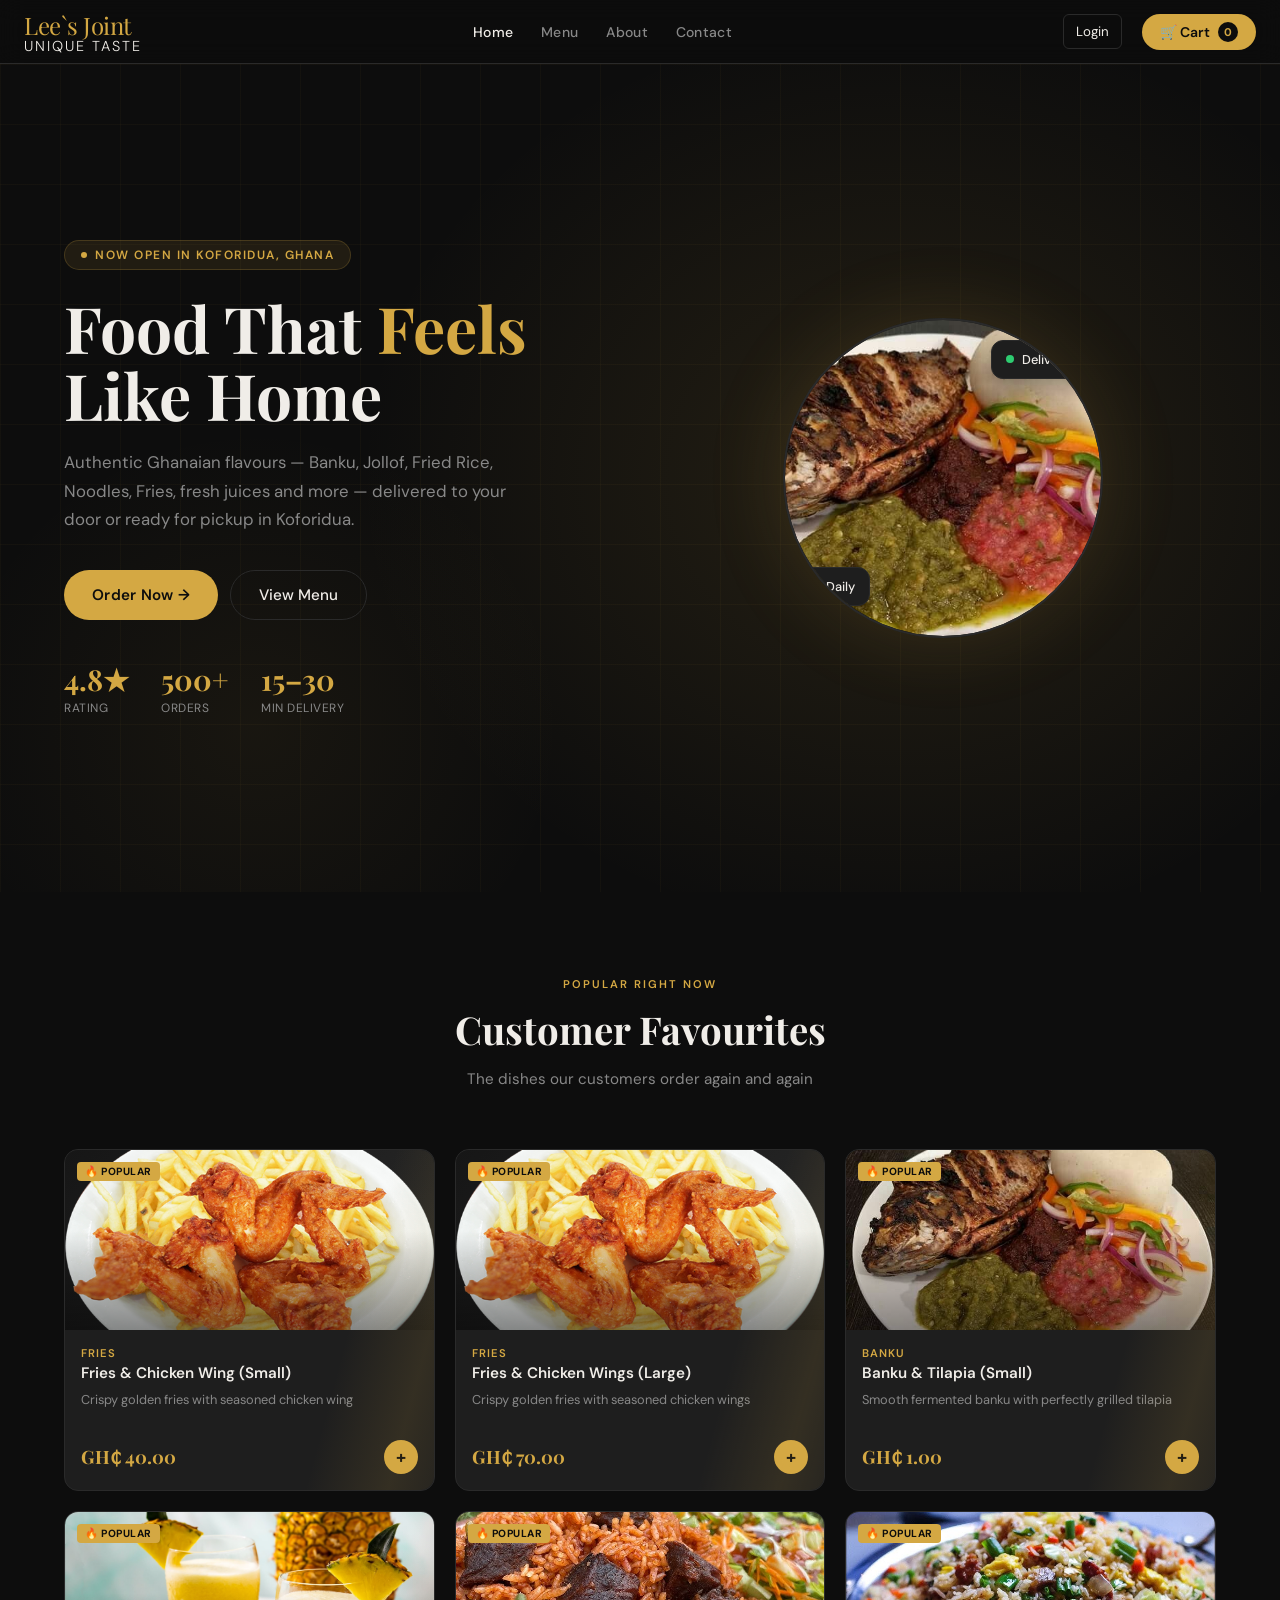
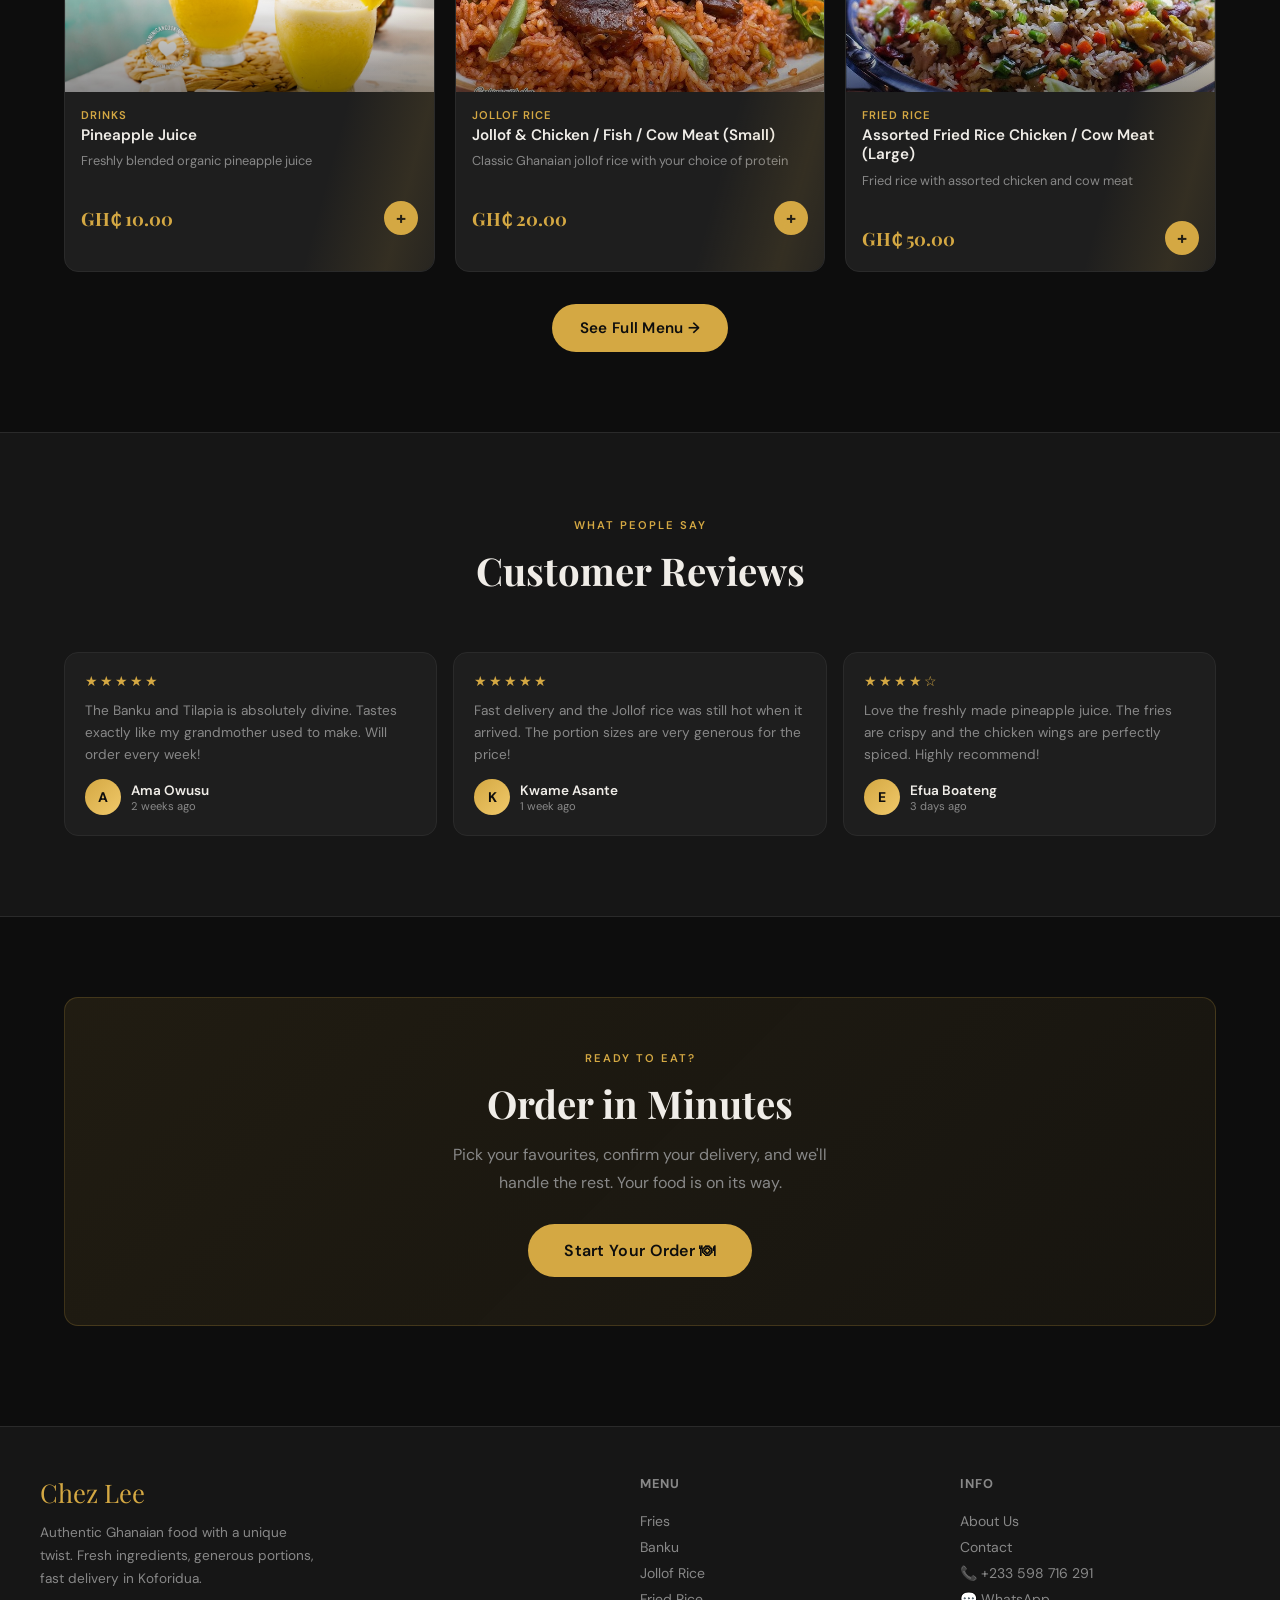
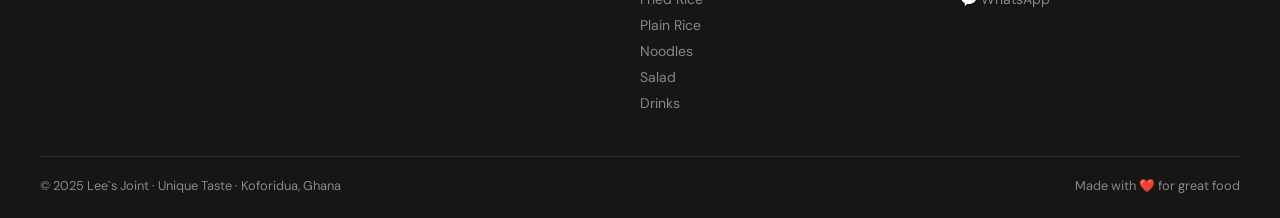
==== index.html @ b2ef32bc "fix: persist login session across page reloads and toggle login button visibility" ====
<!DOCTYPE html>
<html lang="en">
<head>
  <meta charset="UTF-8"/>
  <meta name="viewport" content="width=device-width, initial-scale=1.0"/>
  <title>Lee`s Joint – Unique Taste | Food Delivery Koforidua</title>
  <meta name="description" content="Order fresh, authentic Ghanaian food from Chez Lee. Banku, Jollof, Fries, and more. Delivery & pickup in Koforidua, Eastern Region."/>
  <meta name="google-site-verification" content="eLFxGMZfVe0RUyqAMj3gt4bAoggE50KruIuUZ9VNodI"/>
  
  <!-- Fonts -->
  <link rel="preconnect" href="https://fonts.googleapis.com"/>
  <link href="https://fonts.googleapis.com/css2?family=Playfair+Display:wght@700;900&family=DM+Sans:wght@300;400;500;600&display=swap" rel="stylesheet"/>
  
  <!-- External Libraries -->
  <script src="https://cdnjs.cloudflare.com/ajax/libs/html2canvas/1.4.1/html2canvas.min.js"></script>
  <!-- Paystack Inline JS Library -->
  <script src="https://js.paystack.co/v1/inline.js"></script>
  <!-- Firebase SDK -->
  <script type="module">
    import { initializeApp } from "https://www.gstatic.com/firebasejs/12.14.0/firebase-app.js";
    import { getAnalytics } from "https://www.gstatic.com/firebasejs/12.14.0/firebase-analytics.js";
    import { getAuth, signInWithPopup, GoogleAuthProvider, createUserWithEmailAndPassword, signInWithEmailAndPassword, signOut, onAuthStateChanged, sendPasswordResetEmail, setPersistence, browserLocalPersistence } from "https://www.gstatic.com/firebasejs/12.14.0/firebase-auth.js";
    import { getFirestore, collection, addDoc, serverTimestamp, getDocs, query, orderBy, where } from "https://www.gstatic.com/firebasejs/12.14.0/firebase-firestore.js";

    const firebaseConfig = {
      apiKey: "AIzaSyABQc95UzGwQby0suW1H6BL33vDlRdU4LU",
      authDomain: "project-cd15d1cd-f058-4788-881.firebaseapp.com",
      projectId: "project-cd15d1cd-f058-4788-881",
      storageBucket: "project-cd15d1cd-f058-4788-881.firebasestorage.app",
      messagingSenderId: "709527415526",
      appId: "1:709527415526:web:d36f3f0360c98a01c6e927",
      measurementId: "G-L9ZM18F6S1"
    };

window.firebaseApp = initializeApp(firebaseConfig);
     window.firebaseAuth = getAuth(window.firebaseApp);
     setPersistence(window.firebaseAuth, browserLocalPersistence).catch(console.error);
     window.firebaseDb = getFirestore(window.firebaseApp);
     window.firebaseAnalytics = getAnalytics(window.firebaseApp);
     window.onAuthStateChanged = onAuthStateChanged;
     window.sendPasswordResetEmail = sendPasswordResetEmail;
     window.collection = collection;
     window.addDoc = addDoc;
     window.serverTimestamp = serverTimestamp;
     window.getDocs = getDocs;
     window.query = query;
     window.orderBy = orderBy;
     window.where = where;
    
window.googleSignIn = async function() {
       const provider = new GoogleAuthProvider();
       try {
         await signInWithPopup(window.firebaseAuth, provider);
         showToast('Signed in successfully!');
         closeAuthModal();
         window.dispatchEvent(new CustomEvent('authSuccess'));
       } catch (error) {
         showToast('Sign in failed: ' + error.message);
       }
     };
    
    window.registerWithEmail = async function(email, password) {
      try {
        await createUserWithEmailAndPassword(window.firebaseAuth, email, password);
        showToast('Account created!');
      } catch (error) {
        if (error.code === 'auth/email-already-in-use') {
          showToast('This email is already registered. Please login instead.');
        } else {
          showToast('Registration failed: ' + error.message);
        }
        throw error;
      }
    };
    
    window.loginWithEmail = async function(email, password) {
      const lockKey = 'lockout_' + email;
      const attemptsKey = 'attempts_' + email;
      const lockUntil = localStorage.getItem(lockKey);
      
      if (lockUntil && Date.now() < parseInt(lockUntil)) {
        const waitMins = Math.ceil((parseInt(lockUntil) - Date.now()) / 60000);
        showToast(`Account locked. Try again in ${waitMins} minute(s).`);
        throw new Error('Account locked');
      }

      try {
        await signInWithEmailAndPassword(window.firebaseAuth, email, password);
        localStorage.removeItem(attemptsKey);
        localStorage.removeItem(lockKey);
        showToast('Logged in!');
      } catch (error) {
        if (error.code === 'auth/wrong-password' || error.code === 'auth/invalid-credential' || error.code === 'auth/user-not-found') {
          let attempts = parseInt(localStorage.getItem(attemptsKey) || '0') + 1;
          if (attempts >= 5) {
            localStorage.setItem(lockKey, Date.now() + 15 * 60 * 1000);
            localStorage.removeItem(attemptsKey);
            showToast('Too many failed attempts. Account locked for 15 minutes.');
          } else {
            localStorage.setItem(attemptsKey, attempts);
            showToast(`Invalid credentials. ${5 - attempts} attempts remaining.`);
          }
        } else {
          showToast('Login failed: ' + error.message);
        }
        throw error;
      }
    };
    
    window.logout = async function() {
      await signOut(window.firebaseAuth);
      showToast('Logged out');
    };
  </script>
  
  <!-- Custom Stylesheet -->
  <link rel="stylesheet" href="style.css"/>
</head>
<body>

<!-- ── NAV ── -->
<nav>
  <div class="nav-logo">Lee`s Joint<span>Unique Taste</span></div>
  <div class="nav-links">
    <a href="#" class="active" onclick="showPage('home',this)">Home</a>
    <a href="#" onclick="showPage('menu',this)">Menu</a>
    <a href="#" onclick="showPage('about',this)">About</a>
    <a href="#" onclick="showPage('contact',this)">Contact</a>
  </div>
  <div class="nav-right">
    <button class="auth-btn" onclick="openAuthModal('login')" style="background:none;border:1px solid var(--border);padding:8px 12px;border-radius:6px;color:var(--text);cursor:pointer;margin-right:8px">Login</button>
    <button class="cart-btn" onclick="toggleCart()">
      🛒 Cart <span class="cart-count" id="cartCount">0</span>
    </button>
    <button class="hamburger" onclick="toggleMobileNav()">☰</button>
  </div>
</nav>

<!-- Mobile Nav -->
<div class="mobile-nav" id="mobileNav">
  <a href="#" onclick="showPage('home');toggleMobileNav()">🏠 Home</a>
  <a href="#" onclick="showPage('menu');toggleMobileNav()">🍽 Menu</a>
  <a href="#" onclick="showPage('about');toggleMobileNav()">📖 About</a>
  <a href="#" onclick="showPage('contact');toggleMobileNav()">📞 Contact</a>
</div>

<!-- ── CART OVERLAY ── -->
<div class="cart-overlay" id="cartOverlay" onclick="toggleCart()"></div>
<div class="cart-panel" id="cartPanel">
  <div class="cart-header">
    <h3>Your Order</h3>
    <button class="close-btn" onclick="toggleCart()">✕</button>
  </div>
  <div class="cart-items" id="cartItems">
    <div class="cart-empty">
      <div class="icon">🛒</div>
      <div>Your cart is empty<br><small style="font-size:.75rem">Add items from the menu</small></div>
    </div>
  </div>
  <div class="cart-footer">
    <div class="cart-summary">
      <div class="summary-row"><span>Total</span><span id="cartTotal">GH₵ 0.00</span></div>
    </div>
    <button class="btn-primary" style="width:100%;padding:14px;border-radius:50px;font-size:.9rem" onclick="openOrderModal()">Place Order →</button>
  </div>
</div>

<!-- ── AUTH MODAL ── -->
<div class="modal-overlay" id="authModal">
  <div class="modal">
    <h3 id="authTitle">Login</h3>
    <div class="form-group">
      <input type="email" id="authEmail" placeholder="Email" required/>
    </div>
    <div class="form-group">
      <input type="password" id="authPassword" placeholder="Password" required/>
    </div>
    <div class="modal-actions">
      <button class="btn-cancel" onclick="closeAuthModal()">Cancel</button>
      <button class="btn-order" id="authSubmitBtn" onclick="submitAuth()">Login</button>
    </div>
    <div style="text-align:center;margin-top:12px;display:flex;justify-content:space-between;font-size:.85rem;padding:0 10px;">
      <a href="#" onclick="toggleAuthMode()" id="authSwitchLink" style="color:var(--gold);">Switch to Register</a>
      <a href="#" onclick="handleForgotPassword()" id="forgotPasswordLink" style="color:var(--text);">Forgot Password?</a>
    </div>
    <div style="text-align:center;margin-top:12px">
      <button class="btn-google" onclick="googleSignIn()" style="background:#4285f4;color:white;border:none;padding:10px 16px;border-radius:4px;cursor:pointer;display:flex;align-items:center;justify-content:center;gap:8px;margin:0 auto">
        <svg width="18" height="18" viewBox="0 0 48 48"><path fill="#fff" d="M47.5 24.5c0-14.3-10.5-24.5-24.5-24.5S-1 10.2-1 24.5 9.6 48.9 23.5 48.9c4.8 0 8.8-1.3 12.3-3.6l-11.6-9.1c-2.6-1.9-5.4-3.1-8.2-3.1-4.3 0-7.9 2.7-9.4 6.5L24 24.5h23.5z"/></svg>
        Sign in with Google
      </button>
    </div>
  </div>
</div>

<div class="user-panel" id="userPanel" style="display:none;position:fixed;top:60px;right:20px;background:var(--card);padding:12px 16px;border-radius:8px;box-shadow:0 2px 10px rgba(0,0,0,0.2);z-index:1000">
   <div style="display:flex;align-items:center;gap:8px;margin-bottom:8px">
     <img id="userPhoto" src="" style="width:36px;height:36px;border-radius:50%;display:none" onerror="this.style.display='none'"/>
     <div id="userEmail" style="font-size:.9rem"></div>
   </div>
   <div style="display:flex;gap:6px">
     <button onclick="showPage('orders')" style="background:var(--gold);color:white;border:none;padding:6px 12px;border-radius:4px;cursor:pointer;font-size:.85rem">📋 Orders</button>
     <button onclick="logout()" style="background:var(--border);color:var(--text);border:none;padding:6px 12px;border-radius:4px;cursor:pointer;font-size:.85rem">Logout</button>
   </div>
</div>

<!-- ── ORDER MODAL ── -->
<div class="modal-overlay" id="orderModal">
  <div class="modal">
    <h3>Complete Your Order</h3>
    
    <div class="form-group">
      <label>Full Name *</label>
      <input type="text" id="custName" placeholder="e.g. Kofi Mensah" required/>
    </div>
    
    <div class="form-group">
      <label>Phone Number *</label>
      <input type="tel" id="custPhone" placeholder="+233 XX XXX XXXX" required/>
    </div>
    
    <div class="form-group">
      <label>Email (required for payment) *</label>
      <input type="email" id="custEmail" placeholder="you@email.com" required/>
    </div>
    
    <div class="form-group">
      <label>Order Type *</label>
      <div class="radio-group">
        <label class="radio-opt">
          <input type="radio" name="orderType" value="delivery" checked onchange="updateDelivery(this)"/>
          <span>🚗 Delivery</span>
        </label>
        <label class="radio-opt">
          <input type="radio" name="orderType" value="pickup" onchange="updateDelivery(this)"/>
          <span>🏃 Pickup</span>
        </label>
      </div>
    </div>
    
    <div class="form-group" id="addressGroup">
      <label>Delivery Region & Town</label>
      <div style="display: flex; gap: 8px; margin-bottom: 8px;">
        <input type="text" value="Eastern Region" readonly style="flex: 1; opacity: 0.8; background: var(--border); border: 1px solid var(--border); color: var(--muted); cursor: not-allowed;" />
        <input type="text" value="Koforidua" readonly style="flex: 1; opacity: 0.8; background: var(--border); border: 1px solid var(--border); color: var(--muted); cursor: not-allowed;" />
      </div>
      <label>Particular Location / Landmark (e.g. KTU Campus, hostel name) *</label>
      <input type="text" id="custAddress" placeholder="e.g. KTU Campus, Block B, Hostel name"/>
    </div>
    
    <div class="form-group">
      <label>Payment Network (ISP) *</label>
      <select id="paymentNetwork" required style="width: 100%; background: var(--card); border: 1px solid var(--border); border-radius: var(--radius-sm); padding: 12px 14px; color: var(--text); font-size: .9rem;">
        <option value="MTN">MTN Mobile Money</option>
        <option value="Telecel">Telecel Cash</option>
        <option value="AirtelTigo">AirtelTigo Money</option>
        <option value="Card">Visa / Mastercard (Card)</option>
      </select>
    </div>
    
    <div class="form-group">
      <label>Order Notes</label>
      <textarea id="custNotes" placeholder="Special instructions, allergies, etc."></textarea>
    </div>
    
    <div class="modal-actions">
      <button class="btn-cancel" onclick="closeOrderModal()">Cancel</button>
      <button class="btn-order" onclick="placeOrder()">✅ Confirm Order</button>
    </div>
  </div>
</div>

<!-- ── RECEIPT MODAL ── -->
<div class="modal-overlay" id="receiptModal">
  <div class="receipt-modal">
    <div class="receipt-content" id="receiptContent">
      <!-- Filled by JS -->
    </div>
    <div class="receipt-actions">
      <button class="cta-btn wa btn-whatsapp" onclick="sendWhatsApp()">💬 WhatsApp</button>
      <button class="cta-btn btn-sms" onclick="sendSMS()">📱 SMS Order</button>
      <button class="cta-btn btn-download" onclick="downloadReceipt()">⬇ Save</button>
      <button class="cta-btn btn-close-r" onclick="closeReceiptModal()">✕ Close</button>
    </div>
  </div>
</div>

<!-- ── TOAST ── -->
<div class="toast" id="toast"></div>

<!-- ════════════════════════════════════
     PAGE: HOME
══════════════════════════════════════ -->
<div class="page active" id="page-home">
  <!-- HERO -->
  <div class="hero">
    <div class="hero-bg"></div>
    <div class="hero-grid"></div>
    <div class="hero-content">
      <div class="fade-up">
        <div class="hero-eyebrow">Now Open in Koforidua, Ghana</div>
        <h1>Food That <em>Feels</em> Like Home</h1>
        <p class="hero-sub">Authentic Ghanaian flavours — Banku, Jollof, Fried Rice, Noodles, Fries, fresh juices and more — delivered to your door or ready for pickup in Koforidua.</p>
        <div class="hero-cta">
          <button class="btn-primary" onclick="showPage('menu')">Order Now →</button>
          <button class="btn-outline" onclick="showPage('menu')">View Menu</button>
        </div>
        <div class="hero-stats">
          <div class="stat"><span class="stat-num">4.8★</span><span class="stat-label">Rating</span></div>
          <div class="stat"><span class="stat-num">500+</span><span class="stat-label">Orders</span></div>
          <div class="stat"><span class="stat-num">15–30</span><span class="stat-label">Min Delivery</span></div>
        </div>
      </div>
      <div class="hero-visual fade-up-2">
        <div class="hero-plate">
          <img id="heroRotatingImg" class="hero-rotating-img" src="images/banku-and-Tilapia.jpg" alt="Delicious food from Chez Lee" />
          <div class="hero-badge b1"><span class="dot"></span><span>Delivery <span class="gold">Open</span></span></div>
          <div class="hero-badge b2"><span>🔥 Fresh Daily</span></div>
        </div>
      </div>
    </div>
  </div>

  <!-- FEATURED -->
  <div class="section">
    <div class="section-header">
      <div class="eyebrow">Popular Right Now</div>
      <h2>Customer Favourites</h2>
      <p>The dishes our customers order again and again</p>
    </div>
    <div class="menu-grid" id="featuredGrid"></div>
    <div style="text-align:center;margin-top:32px">
      <button class="btn-primary" onclick="showPage('menu')">See Full Menu →</button>
    </div>
  </div>

  <!-- REVIEWS -->
  <div style="background:var(--surface);border-top:1px solid var(--border);border-bottom:1px solid var(--border)">
    <div class="section">
      <div class="section-header">
        <div class="eyebrow">What People Say</div>
        <h2>Customer Reviews</h2>
      </div>
      <div class="reviews-grid">
        <div class="review-card">
          <div class="stars">★★★★★</div>
          <p class="review-text">The Banku and Tilapia is absolutely divine. Tastes exactly like my grandmother used to make. Will order every week!</p>
          <div class="reviewer"><div class="reviewer-avatar">A</div><div><div class="reviewer-name">Ama Owusu</div><div class="reviewer-date">2 weeks ago</div></div></div>
        </div>
        <div class="review-card">
          <div class="stars">★★★★★</div>
          <p class="review-text">Fast delivery and the Jollof rice was still hot when it arrived. The portion sizes are very generous for the price!</p>
          <div class="reviewer"><div class="reviewer-avatar">K</div><div><div class="reviewer-name">Kwame Asante</div><div class="reviewer-date">1 week ago</div></div></div>
        </div>
        <div class="review-card">
          <div class="stars">★★★★☆</div>
          <p class="review-text">Love the freshly made pineapple juice. The fries are crispy and the chicken wings are perfectly spiced. Highly recommend!</p>
          <div class="reviewer"><div class="reviewer-avatar">E</div><div><div class="reviewer-name">Efua Boateng</div><div class="reviewer-date">3 days ago</div></div></div>
        </div>
      </div>
    </div>
  </div>

  <!-- CTA BANNER -->
  <div class="section" style="text-align:center;padding-bottom:20px">
    <div style="background:linear-gradient(135deg,rgba(212,168,67,.1) 0%,rgba(212,168,67,.05) 100%);border:1px solid rgba(212,168,67,.2);border-radius:var(--radius);padding:48px 24px">
      <div class="eyebrow">Ready to Eat?</div>
      <h2 style="font-family:var(--font-display);font-size:clamp(1.6rem,3vw,2.4rem);margin-bottom:12px">Order in Minutes</h2>
      <p style="color:var(--muted);margin-bottom:28px;max-width:400px;margin-left:auto;margin-right:auto;line-height:1.7">Pick your favourites, confirm your delivery, and we'll handle the rest. Your food is on its way.</p>
      <button class="btn-primary" style="font-size:1rem;padding:16px 36px" onclick="showPage('menu')">Start Your Order 🍽</button>
    </div>
  </div>
</div>

<!-- ════════════════════════════════════
     PAGE: MENU
══════════════════════════════════════ -->
<div class="page" id="page-menu">
  <div class="section">
    <div class="section-header">
      <div class="eyebrow">What We Serve</div>
      <h2>Our Menu</h2>
      <p>Fresh ingredients, authentic recipes, unique taste</p>
    </div>
    <div style="display:flex;gap:16px;align-items:center;flex-wrap:wrap;margin-bottom:20px">
      <div class="search-wrap" style="margin-bottom:0;flex:1;min-width:200px">
        <span class="search-icon">🔍</span>
        <input type="text" id="menuSearch" placeholder="Search dishes..." oninput="filterMenu()"/>
      </div>
    </div>
    <div class="cat-scroll" id="catPills"></div>
    <div class="menu-grid" id="menuGrid"></div>
    <div id="menuEmpty" style="display:none;text-align:center;padding:60px 0;color:var(--muted)">
      <div style="font-size:3rem;margin-bottom:12px">🔍</div>
      <div>No dishes found. Try a different search.</div>
    </div>
  </div>
</div>

<!-- ════════════════════════════════════
     PAGE: ABOUT
══════════════════════════════════════ -->
<div class="page" id="page-about">
  <div class="section">
    <div class="about-hero">
      <h1>Our Story</h1>
      <p>Chez Lee was born from a love of authentic Ghanaian flavours and a desire to share them with the community. Every dish is crafted with fresh ingredients and genuine passion.</p>
    </div>
    <div class="about-grid">
      <div class="about-card">
        <div class="icon">🌿</div>
        <h3>Fresh Ingredients</h3>
        <p>We source our produce locally every morning — market-fresh fish, farm vegetables, and real palm fruit for our soups and stews.</p>
      </div>
      <div class="about-card">
        <div class="icon">👨‍🍳</div>
        <h3>Home-Style Cooking</h3>
        <p>Our recipes are passed down through generations. We cook the way a Ghanaian grandmother cooks — with time, care, and no shortcuts.</p>
      </div>
      <div class="about-card">
        <div class="icon">🚀</div>
        <h3>Fast Delivery</h3>
        <p>We know hunger doesn't wait. Our delivery team covers Koforidua quickly so your food arrives hot, fresh, and on time — every time.</p>
      </div>
      <div class="about-card">
        <div class="icon">♻️</div>
        <h3>Eco Packaging</h3>
        <p>We use biodegradable packaging wherever possible because good food should also mean a cleaner planet.</p>
      </div>
    </div>
    <div class="hours-grid">
      <h3>⏰ Opening Hours</h3>
      <div class="hours-row"><span class="day">Monday – Friday</span><span class="time open">6:00 AM – 10:00 PM</span></div>
      <div class="hours-row"><span class="day">Saturday</span><span class="time open">7:00 AM – 11:00 PM</span></div>
      <div class="hours-row"><span class="day">Sunday</span><span class="time open">8:00 AM – 9:00 PM</span></div>
    </div>
    <div class="about-grid">
      <div class="about-card" style="grid-column:1/-1">
        <div class="icon">📍</div>
        <h3>Find Us</h3>
        <p style="margin-bottom:12px">We're conveniently located in Koforidua, Ghana. Walk in for dine-in, call ahead for takeaway, or order online for delivery.</p>
        <div class="map-placeholder" onclick="openMap()">
          <div class="map-icon">🗺</div>
          <div><strong>Koforidua, Ghana</strong></div>
          <div style="font-size:.75rem">Tap to open in Google Maps</div>
        </div>
      </div>
    </div>
  </div>
</div>

<!-- ════════════════════════════════════
     PAGE: CONTACT
══════════════════════════════════════ -->
<div class="page" id="page-contact">
  <div class="section">
    <div class="section-header">
      <div class="eyebrow">Get In Touch</div>
      <h2>Contact Us</h2>
      <p>Questions, feedback, or large orders? We'd love to hear from you.</p>
    </div>
    <div class="contact-grid">
      <div class="contact-card">
        <h3>Our Details</h3>
        <div class="contact-item">
          <div class="ci-icon">📍</div>
          <div class="ci-text"><span class="ci-label">Location</span><span class="ci-val">Koforidua, Ghana</span></div>
        </div>
        <div class="contact-item">
          <div class="ci-icon">📞</div>
          <div class="ci-text"><span class="ci-label">Phone</span><span class="ci-val">+233 24 410 7536</span></div>
        </div>
        <div class="contact-item">
          <div class="ci-icon">⏰</div>
          <div class="ci-text"><span class="ci-label">Hours</span><span class="ci-val">Mon–Fri: 6am–10pm</span></div>
        </div>
        <div class="contact-item">
          <div class="ci-icon">🚗</div>
          <div class="ci-text"><span class="ci-label">Services</span><span class="ci-val">Delivery · Takeaway · Dine-In</span></div>
        </div>
        <div class="cta-btns">
          <a href="https://wa.me/233244107536" target="_blank" class="cta-btn wa">💬 Chat on WhatsApp</a>
          <a href="tel:+233244107536" class="cta-btn phone">📞 Call Us Now</a>
        </div>
      </div>
      <div class="contact-card">
        <h3>Send a Message</h3>
        <div class="contact-form">
          <input type="text" id="cfName" placeholder="Your Name"/>
          <input type="tel" id="cfPhone" placeholder="Your Phone Number"/>
          <input type="text" id="cfSubject" placeholder="Subject"/>
          <textarea id="cfMessage" placeholder="Your message..."></textarea>
          <button class="btn-primary" style="width:100%;padding:13px;border-radius:50px;font-size:.9rem" onclick="sendContactForm()">Send Message →</button>
        </div>
      </div>
    </div>
    <div class="map-placeholder" onclick="openMap()" style="height:280px">
      <div class="map-icon">🗺</div>
      <div><strong>Chez Lee Restaurant, Koforidua Ghana</strong></div>
      <div style="font-size:.75rem;margin-top:4px">Click to open in Google Maps</div>
    </div>
</div>
 </div>

<!-- ════════════════════════════════════
     PAGE: ORDERS (Order History)
══════════════════════════════════════ -->
<div class="page" id="page-orders">
  <div class="section">
    <div class="section-header">
      <div class="eyebrow">Your Account</div>
      <h2>Order History</h2>
      <p>View your past orders</p>
    </div>
    <div id="ordersList" style="margin-top:20px">
      <div style="text-align:center;padding:40px;color:var(--muted)">
        <div style="font-size:3rem;margin-bottom:12px">📋</div>
        <div id="ordersPlaceholder">Loading your orders...</div>
      </div>
    </div>
  </div>
</div>

<!-- ── FOOTER ── -->
<footer>
  <div class="footer-grid">
    <div class="footer-brand">
      <div class="footer-logo">Chez Lee</div>
      <p class="footer-desc">Authentic Ghanaian food with a unique twist. Fresh ingredients, generous portions, fast delivery in Koforidua.</p>
    </div>
    <div class="footer-col">
      <h4>Menu</h4>
      <a href="#" onclick="showPage('menu');filterByCategory('Fries')">Fries</a>
      <a href="#" onclick="showPage('menu');filterByCategory('Banku')">Banku</a>
      <a href="#" onclick="showPage('menu');filterByCategory('Jollof Rice')">Jollof Rice</a>
      <a href="#" onclick="showPage('menu');filterByCategory('Fried Rice')">Fried Rice</a>
      <a href="#" onclick="showPage('menu');filterByCategory('Plain Rice')">Plain Rice</a>
      <a href="#" onclick="showPage('menu');filterByCategory('Noodles')">Noodles</a>
      <a href="#" onclick="showPage('menu');filterByCategory('Salad')">Salad</a>
      <a href="#" onclick="showPage('menu');filterByCategory('Drinks')">Drinks</a>
    </div>
    <div class="footer-col">
      <h4>Info</h4>
      <a href="#" onclick="showPage('about')">About Us</a>
      <a href="#" onclick="showPage('contact')">Contact</a>
      <a href="tel:+233598716291">📞 +233 598 716 291</a>
      <a href="https://wa.me/233598716291" target="_blank">💬 WhatsApp</a>
    </div>
  </div>
  <div class="footer-bottom"> 
    <span>© 2025 Lee`s Joint · Unique Taste · Koforidua, Ghana</span>
    <span>Made with ❤️ for great food</span>
  </div>
</footer>

<!-- ── BOTTOM NAV (mobile) ── -->
<div class="bottom-nav">
  <div class="bottom-nav-items">
    <button class="bn-item active" onclick="showPage('home',null,this)"><span class="bn-icon">🏠</span>Home</button>
    <button class="bn-item" onclick="showPage('menu',null,this)"><span class="bn-icon">🍽</span>Menu</button>
    <button class="bn-item" onclick="toggleCart()"><span class="bn-icon">🛒</span>Cart<span class="bn-badge" id="bnBadge">0</span></button>
    <button class="bn-item" onclick="showPage('about',null,this)"><span class="bn-icon">📖</span>About</button>
    <button class="bn-item" onclick="showPage('contact',null,this)"><span class="bn-icon">📞</span>Contact</button>
  </div>
</div>

<!-- Custom JavaScript -->
<script src="script.js"></script>
</body>
</html>
---- style.css ----
/* ── TOKENS ── */
:root{
  --bg:#0D0D0D;
  --surface:#161616;
  --card:#1E1E1E;
  --border:#2A2A2A;
  --gold:#D4A843;
  --gold-light:#F0C96A;
  --green:#2ECC71;
  --red:#E74C3C;
  --text:#F0EDE8;
  --muted:#888;
  --radius:14px;
  --radius-sm:8px;
  --font-display:'Playfair Display',serif;
  --font-body:'DM Sans',sans-serif;
  --nav-h:64px;
  --cart-w:380px;
}
*{box-sizing:border-box;margin:0;padding:0}
html{scroll-behavior:smooth}
body{background:var(--bg);color:var(--text);font-family:var(--font-body);min-height:100vh;overflow-x:hidden}
a{color:inherit;text-decoration:none}
button{cursor:pointer;font-family:var(--font-body)}
img{display:block;max-width:100%}

/* ── SCROLLBAR ── */
::-webkit-scrollbar{width:4px}
::-webkit-scrollbar-track{background:var(--bg)}
::-webkit-scrollbar-thumb{background:var(--gold);border-radius:4px}

/* ── NAV ── */
nav{
  position:fixed;top:0;left:0;right:0;z-index:1000;
  height:var(--nav-h);
  display:flex;align-items:center;justify-content:space-between;
  padding:0 24px;
  background:rgba(13,13,13,0.92);
  backdrop-filter:blur(12px);
  border-bottom:1px solid var(--border);
}
.nav-logo{
  font-family:var(--font-display);
  font-size:1.5rem;
  color:var(--gold);
  letter-spacing:-0.5px;
}
.nav-logo span{color:var(--text);font-size:.9rem;font-family:var(--font-body);font-weight:300;display:block;letter-spacing:2px;text-transform:uppercase;margin-top:-4px}
.nav-links{display:flex;gap:28px;align-items:center}
.nav-links a{font-size:.875rem;font-weight:500;color:var(--muted);transition:color .2s;letter-spacing:.3px}
.nav-links a:hover,.nav-links a.active{color:var(--text)}
.nav-right{display:flex;align-items:center;gap:12px}
.cart-btn{
  position:relative;background:var(--gold);color:#0D0D0D;
  border:none;border-radius:50px;padding:8px 18px;
  font-weight:600;font-size:.875rem;display:flex;align-items:center;gap:8px;
  transition:background .2s;
}
.cart-btn:hover{background:var(--gold-light)}
.cart-count{
  background:#0D0D0D;color:var(--gold);
  border-radius:50%;width:20px;height:20px;
  display:flex;align-items:center;justify-content:center;
  font-size:.7rem;font-weight:700;
}
.hamburger{display:none;background:none;border:none;color:var(--text);font-size:1.4rem;padding:4px}

/* ── MOBILE NAV ── */
.mobile-nav{
  display:none;position:fixed;top:var(--nav-h);left:0;right:0;
  background:var(--surface);border-bottom:1px solid var(--border);
  padding:16px 24px;z-index:999;
  flex-direction:column;gap:4px;
}
.mobile-nav a{
  padding:12px 0;font-size:1rem;font-weight:500;
  color:var(--muted);border-bottom:1px solid var(--border);
  transition:color .2s;
}
.mobile-nav a:last-child{border:none}
.mobile-nav a:hover{color:var(--text)}
.mobile-nav.open{display:flex}

/* ── PAGES ── */
.page{display:none;padding-top:var(--nav-h)}
.page.active{display:block}

/* ── HERO ── */
.hero{
  position:relative;min-height:92vh;
  display:flex;align-items:center;
  overflow:hidden;
  background:#0D0D0D;
}
.hero-bg{
  position:absolute;inset:0;
  background:
    radial-gradient(ellipse 60% 80% at 70% 50%, rgba(212,168,67,.12) 0%, transparent 70%),
    radial-gradient(ellipse 40% 60% at 20% 80%, rgba(212,168,67,.06) 0%, transparent 60%);
}
.hero-grid{
  position:absolute;inset:0;
  background-image:linear-gradient(rgba(212,168,67,.04) 1px,transparent 1px),
                   linear-gradient(90deg,rgba(212,168,67,.04) 1px,transparent 1px);
  background-size:60px 60px;
}
.hero-content{
  position:relative;z-index:2;
  max-width:1200px;margin:0 auto;padding:80px 24px;
  display:grid;grid-template-columns:1fr 1fr;gap:60px;align-items:center;
}
.hero-eyebrow{
  display:inline-flex;align-items:center;gap:8px;
  background:rgba(212,168,67,.1);border:1px solid rgba(212,168,67,.2);
  border-radius:50px;padding:6px 16px;
  font-size:.75rem;font-weight:600;color:var(--gold);
  letter-spacing:1.5px;text-transform:uppercase;margin-bottom:24px;
}
.hero-eyebrow::before{content:'';width:6px;height:6px;background:var(--gold);border-radius:50%}
.hero h1{
  font-family:var(--font-display);
  font-size:clamp(2.8rem,5vw,4.5rem);
  line-height:1.05;
  color:var(--text);
  margin-bottom:20px;
}
.hero h1 em{color:var(--gold);font-style:normal}
.hero-sub{
  font-size:1.05rem;color:var(--muted);line-height:1.7;
  max-width:460px;margin-bottom:36px;
}
.hero-cta{display:flex;gap:12px;flex-wrap:wrap}
.btn-primary{
  background:var(--gold);color:#0D0D0D;
  border:none;border-radius:50px;
  padding:14px 28px;font-weight:600;font-size:.95rem;
  transition:all .2s;letter-spacing:.3px;
}
.btn-primary:hover{background:var(--gold-light);transform:translateY(-1px)}
.btn-outline{
  background:transparent;color:var(--text);
  border:1px solid var(--border);border-radius:50px;
  padding:14px 28px;font-weight:500;font-size:.95rem;
  transition:all .2s;
}
.btn-outline:hover{border-color:var(--gold);color:var(--gold)}
.hero-stats{
  display:flex;gap:32px;margin-top:40px;
}
.stat{display:flex;flex-direction:column;gap:2px}
.stat-num{font-family:var(--font-display);font-size:1.8rem;color:var(--gold);font-weight:700}
.stat-label{font-size:.75rem;color:var(--muted);letter-spacing:.5px;text-transform:uppercase}

/* HERO VISUAL */
.hero-visual{
  position:relative;display:flex;justify-content:center;align-items:center;
}
.hero-plate{
  width:320px;height:320px;
  background:conic-gradient(from 0deg,var(--card),var(--surface),var(--card));
  border-radius:50%;
  display:flex;align-items:center;justify-content:center;
  border:2px solid var(--border);
  box-shadow:0 0 80px rgba(212,168,67,.15);
  animation:float 4s ease-in-out infinite;
  position:relative;
  overflow:hidden;
}

/* Hero rotating food image */
.hero-rotating-img {
  width: 100%;
  height: 100%;
  object-fit: cover;
  border-radius: 50%;
  transition: opacity 0.8s ease-in-out, transform 0.8s ease-in-out;
  position: absolute;
  inset: 0;
}
.hero-rotating-img.fade-out {
  opacity: 0;
  transform: scale(1.1) rotate(3deg);
}
.hero-rotating-img.fade-in {
  opacity: 1;
  transform: scale(1) rotate(0deg);
}
.hero-plate::before{
  content:'';position:absolute;inset:-12px;
  border-radius:50%;border:1px dashed rgba(212,168,67,.2);
  animation:spin 20s linear infinite;
}
@keyframes float{0%,100%{transform:translateY(0)}50%{transform:translateY(-16px)}}
@keyframes spin{to{transform:rotate(360deg)}}
@keyframes floatBob{
  0%,100%{transform:translateY(0) rotate(0deg)}
  25%{transform:translateY(-8px) rotate(2deg)}
  50%{transform:translateY(-14px) rotate(0deg)}
  75%{transform:translateY(-6px) rotate(-2deg)}
}
.food-item-img{
  animation:floatBob 3.5s ease-in-out infinite;
}
.hero-badge{
  position:absolute;
  background:var(--card);border:1px solid var(--border);
  border-radius:12px;padding:10px 14px;
  display:flex;align-items:center;gap:8px;
  font-size:.8rem;font-weight:500;
  box-shadow:0 8px 24px rgba(0,0,0,.4);
}
.hero-badge.b1{top:20px;right:-20px}
.hero-badge.b2{bottom:30px;left:-30px}
.hero-badge .dot{width:8px;height:8px;border-radius:50%;background:var(--green);flex-shrink:0}
.hero-badge .gold{color:var(--gold)}

/* ── SECTION SHARED ── */
.section{padding:80px 24px;max-width:1200px;margin:0 auto}
.section-header{text-align:center;margin-bottom:56px}
.eyebrow{
  display:inline-block;
  font-size:.7rem;font-weight:600;
  letter-spacing:2px;text-transform:uppercase;
  color:var(--gold);margin-bottom:12px;
}
.section-header h2{
  font-family:var(--font-display);
  font-size:clamp(1.8rem,3vw,2.8rem);
  color:var(--text);margin-bottom:12px;
}
.section-header p{color:var(--muted);font-size:.95rem;max-width:480px;margin:0 auto;line-height:1.7}

/* ── CATEGORY PILLS ── */
.cat-scroll{
  display:flex;gap:10px;overflow-x:auto;padding-bottom:4px;
  margin-bottom:40px;scrollbar-width:none;
}
.cat-scroll::-webkit-scrollbar{display:none}
.cat-pill{
  flex-shrink:0;
  background:var(--card);border:1px solid var(--border);
  border-radius:50px;padding:10px 20px;
  font-size:.85rem;font-weight:500;color:var(--muted);
  cursor:pointer;transition:all .2s;white-space:nowrap;
}
.cat-pill:hover{border-color:var(--gold);color:var(--text)}
.cat-pill.active{background:var(--gold);border-color:var(--gold);color:#0D0D0D;font-weight:600}

/* ── MENU GRID ── */
.menu-grid{
  display:grid;
  grid-template-columns:repeat(auto-fill,minmax(280px,1fr));
  gap:20px;
}

/* ── FOOD CARD ── */
.food-card{
  background:var(--card);
  border:1px solid var(--border);
  border-radius:var(--radius);
  overflow:hidden;
  cursor:pointer;
  position:relative;
  /* entry state – JS adds .card-visible */
  opacity:0;
  transform:translateY(32px) scale(0.96);
  transition:
    opacity .5s cubic-bezier(.4,0,.2,1),
    transform .5s cubic-bezier(.4,0,.2,1),
    box-shadow .3s,
    border-color .3s;
}
.food-card.card-visible{
  opacity:1;
  transform:translateY(0) scale(1);
}
.food-card:hover{
  transform:translateY(-6px) scale(1.015);
  box-shadow:0 24px 48px rgba(0,0,0,.55), 0 0 0 1px rgba(212,168,67,.25);
  border-color:rgba(212,168,67,.35);
}

/* gold shimmer sweep on hover */
.food-card::before{
  content:'';
  position:absolute;inset:0;z-index:3;
  background:linear-gradient(105deg,transparent 40%,rgba(212,168,67,.12) 50%,transparent 60%);
  background-size:200% 100%;
  background-position:200% 0;
  transition:background-position .6s ease;
  pointer-events:none;
  border-radius:var(--radius);
}
.food-card:hover::before{background-position:-100% 0}

/* ── FOOD IMAGE AREA ── */
.food-img{
  height:180px;
  display:flex;align-items:center;justify-content:center;
  background:linear-gradient(135deg,var(--surface) 0%,var(--border) 100%);
  position:relative;overflow:hidden;
}

/* Real Image Scaling & Styling */
.food-item-img {
  width: 100%;
  height: 100%;
  object-fit: cover;
  position: relative;
  z-index: 1;
}

.food-card:hover .food-item-img {
  transform: scale(1.12);
}

/* animated gradient blob behind */
.food-img::before{
  content:'';
  position:absolute;
  width:120px;height:120px;
  border-radius:50%;
  background:radial-gradient(circle,rgba(212,168,67,.18) 0%,transparent 70%);
  top:50%;left:50%;
  transform:translate(-50%,-50%) scale(0);
  transition:transform .4s cubic-bezier(.34,1.56,.64,1);
  pointer-events:none;
  z-index: 2;
}
.food-card:hover .food-img::before{transform:translate(-50%,-50%) scale(1.6)}

.food-img::after{
  content:'';position:absolute;inset:0;
  background:linear-gradient(to top,rgba(0,0,0,.45) 0%,transparent 55%);
  pointer-events:none;
  z-index: 2;
}

/* shimmer loading bar (plays once on entry) */
.food-img .img-shimmer{
  position:absolute;bottom:0;left:0;right:0;height:2px;
  background:linear-gradient(90deg,transparent,var(--gold),transparent);
  background-size:200% 100%;
  animation:shimmerBar 1.2s ease forwards;
  animation-delay:inherit;
  pointer-events:none;z-index:3;
}
@keyframes shimmerBar{
  0%{background-position:200% 0;opacity:1}
  70%{background-position:-200% 0;opacity:1}
  100%{opacity:0}
}

/* ── BADGE ── */
.food-badge{
  position:absolute;top:12px;left:12px;z-index:4;
  background:var(--gold);color:#0D0D0D;
  border-radius:4px;padding:3px 8px;
  font-size:.65rem;font-weight:700;text-transform:uppercase;letter-spacing:.5px;
  animation:badgePulse 2.5s ease-in-out infinite;
  box-shadow:0 0 0 0 rgba(212,168,67,.5);
}
@keyframes badgePulse{
  0%,100%{box-shadow:0 0 0 0 rgba(212,168,67,.5)}
  50%{box-shadow:0 0 0 6px rgba(212,168,67,0)}
}

/* ── CARD BODY ── */
.food-body{padding:16px}
.food-cat{font-size:.7rem;color:var(--gold);font-weight:600;text-transform:uppercase;letter-spacing:1px;margin-bottom:4px}
.food-name{font-weight:600;font-size:.95rem;margin-bottom:6px;line-height:1.3;transition:color .2s}
.food-card:hover .food-name{color:var(--gold-light)}
.food-desc{font-size:.8rem;color:var(--muted);line-height:1.5;margin-bottom:14px;min-height:36px}
.food-footer{display:flex;align-items:center;justify-content:space-between}
.food-price{
  font-family:var(--font-display);font-size:1.15rem;color:var(--gold);font-weight:700;
  transition:transform .3s;
}
.food-card:hover .food-price{transform:scale(1.08)}

/* ── ADD BUTTON ── */
.add-btn{
  background:var(--gold);color:#0D0D0D;
  border:none;border-radius:50px;
  width:34px;height:34px;
  display:flex;align-items:center;justify-content:center;
  font-size:1.1rem;font-weight:700;
  transition:background .2s, transform .2s;
  flex-shrink:0;
  position:relative;overflow:hidden;
}
.add-btn::after{
  content:'';
  position:absolute;inset:0;border-radius:50%;
  background:rgba(255,255,255,0);
  transition:background .15s;
}
.add-btn:hover{background:var(--gold-light);transform:scale(1.18) rotate(90deg)}
.add-btn:active{transform:scale(0.92)}
/* ripple burst on click */
.add-btn .ripple{
  position:absolute;
  width:60px;height:60px;
  border-radius:50%;
  background:rgba(255,255,255,.35);
  transform:scale(0);
  animation:rippleBurst .4s ease-out forwards;
  pointer-events:none;
  top:50%;left:50%;
  margin:-30px 0 0 -30px;
}
@keyframes rippleBurst{
  to{transform:scale(2.5);opacity:0}
}

/* ── FLYING EMOJI TO CART ── */
.fly-emoji{
  position:fixed;z-index:9999;
  font-size:1.8rem;
  pointer-events:none;
  animation:flyToCart .6s cubic-bezier(.4,0,.6,1) forwards;
}
@keyframes flyToCart{
  0%{opacity:1;transform:scale(1)}
  60%{opacity:1;transform:scale(0.7)}
  100%{opacity:0;transform:scale(0.2)}
}

/* ── SEARCH ── */
.search-wrap{
  position:relative;margin-bottom:28px;
  max-width:400px;
}
.search-wrap input{
  width:100%;background:var(--card);border:1px solid var(--border);
  border-radius:50px;padding:12px 20px 12px 44px;
  color:var(--text);font-size:.9rem;font-family:var(--font-body);
  outline:none;transition:border .2s;
}
.search-wrap input:focus{border-color:var(--gold)}
.search-wrap input::placeholder{color:var(--muted)}
.search-icon{position:absolute;left:16px;top:50%;transform:translateY(-50%);color:var(--muted);font-size:.9rem}

/* ── CART PANEL ── */
.cart-overlay{
  display:none;position:fixed;inset:0;background:rgba(0,0,0,.6);z-index:1100;
  backdrop-filter:blur(4px);
}
.cart-overlay.open{display:block}
.cart-panel{
  position:fixed;top:0;right:0;bottom:0;
  width:var(--cart-w);max-width:100%;
  background:var(--surface);
  border-left:1px solid var(--border);
  z-index:1200;
  display:flex;flex-direction:column;
  transform:translateX(100%);
  transition:transform .3s cubic-bezier(.4,0,.2,1);
}
.cart-panel.open{transform:translateX(0)}
.cart-header{
  padding:20px 20px 16px;
  border-bottom:1px solid var(--border);
  display:flex;align-items:center;justify-content:space-between;
  flex-shrink:0;
}
.cart-header h3{font-family:var(--font-display);font-size:1.2rem}
.close-btn{
  background:var(--card);border:none;color:var(--muted);
  width:32px;height:32px;border-radius:50%;
  display:flex;align-items:center;justify-content:center;
  font-size:1rem;transition:all .2s;
}
.close-btn:hover{background:var(--border);color:var(--text)}
.cart-items{flex:1;overflow-y:auto;padding:16px 20px}
.cart-empty{
  display:flex;flex-direction:column;align-items:center;
  justify-content:center;height:100%;gap:12px;color:var(--muted);
  font-size:.9rem;text-align:center;
}
.cart-empty .icon{font-size:3rem}
.cart-item{
  display:flex;gap:12px;padding:12px 0;
  border-bottom:1px solid var(--border);
  align-items:center;
}
.cart-item-icon{
  width:48px;height:48px;border-radius:10px;
  background:var(--card);
  display:flex;align-items:center;justify-content:center;
  font-size:1.5rem;flex-shrink:0;
}
.cart-item-info{flex:1;min-width:0}
.cart-item-name{font-size:.85rem;font-weight:600;line-height:1.3;margin-bottom:2px;white-space:nowrap;overflow:hidden;text-overflow:ellipsis}
.cart-item-price{font-size:.8rem;color:var(--gold);font-weight:600}
.qty-ctrl{
  display:flex;align-items:center;gap:6px;
  background:var(--card);border-radius:50px;
  padding:4px;
}
.qty-btn{
  background:var(--border);border:none;color:var(--text);
  width:24px;height:24px;border-radius:50%;
  display:flex;align-items:center;justify-content:center;
  font-size:.85rem;transition:background .15s;
}
.qty-btn:hover{background:var(--gold);color:#0D0D0D}
.qty-num{font-size:.85rem;font-weight:600;min-width:18px;text-align:center}
.remove-btn{
  background:none;border:none;color:var(--muted);
  font-size:.85rem;padding:4px;transition:color .15s;
}
.remove-btn:hover{color:var(--red)}

.cart-footer{
  padding:16px 20px;border-top:1px solid var(--border);
  background:var(--surface);flex-shrink:0;
}
.cart-summary{display:flex;flex-direction:column;gap:8px;margin-bottom:16px}
.summary-row{display:flex;justify-content:space-between;font-size:.85rem;color:var(--muted)}
.summary-row.total{font-size:1rem;font-weight:700;color:var(--text)}
.summary-row.total span:last-child{color:var(--gold);font-family:var(--font-display)}
.divider{border:none;border-top:1px solid var(--border);margin:8px 0}

/* ── ORDER MODAL ── */
.modal-overlay{
  display:none;position:fixed;inset:0;
  background:rgba(0,0,0,.75);z-index:1300;
  align-items:center;justify-content:center;
  backdrop-filter:blur(4px);
}
.modal-overlay.open{display:flex}
.modal{
  background:var(--surface);border:1px solid var(--border);
  border-radius:var(--radius);
  width:100%;max-width:540px;max-height:90vh;
  overflow-y:auto;
  padding:28px;
  margin:16px;
}
.modal h3{font-family:var(--font-display);font-size:1.4rem;margin-bottom:20px}
.form-group{margin-bottom:16px}
.form-group label{display:block;font-size:.8rem;font-weight:600;color:var(--muted);margin-bottom:6px;text-transform:uppercase;letter-spacing:.5px}
.form-group input,
.form-group select,
.form-group textarea{
  width:100%;background:var(--card);border:1px solid var(--border);
  border-radius:var(--radius-sm);padding:12px 14px;
  color:var(--text);font-size:.9rem;font-family:var(--font-body);
  outline:none;transition:border .2s;
}
.form-group textarea{resize:vertical;min-height:80px}
.form-group input:focus,
.form-group select:focus,
.form-group textarea:focus{border-color:var(--gold)}
.form-group input::placeholder,
.form-group textarea::placeholder{color:var(--muted)}
.form-group select option{background:var(--surface)}
.radio-group{display:flex;gap:12px}
.radio-opt{
  flex:1;background:var(--card);border:1px solid var(--border);
  border-radius:var(--radius-sm);padding:12px;
  display:flex;align-items:center;gap:10px;cursor:pointer;
  transition:all .2s;
}
.radio-opt:has(input:checked){border-color:var(--gold);background:rgba(212,168,67,.08)}
.radio-opt input{accent-color:var(--gold)}
.radio-opt span{font-size:.875rem;font-weight:500}
.modal-actions{display:flex;gap:10px;margin-top:20px}
.modal-actions button{flex:1;padding:14px;border-radius:50px;font-size:.9rem;font-weight:600;border:none;transition:all .2s}
.btn-cancel{background:var(--card);color:var(--muted)}
.btn-cancel:hover{color:var(--text)}
.btn-order{background:var(--gold);color:#0D0D0D}
.btn-order:hover{background:var(--gold-light)}

/* ── RECEIPT MODAL ── */
.receipt-modal{
  background:var(--surface);border:1px solid var(--border);
  border-radius:var(--radius);
  width:100%;max-width:420px;
  max-height:90vh;overflow-y:auto;
  margin:16px;
}
.receipt-content{
  background:#fff;color:#111;
  padding:28px 24px;
  font-family:'DM Sans',sans-serif;
}
.receipt-logo{text-align:center;margin-bottom:16px}
.receipt-logo h2{font-family:'Playfair Display',serif;font-size:1.5rem;color:#111;margin-bottom:2px}
.receipt-logo p{font-size:.75rem;color:#555;line-height:1.5}
.receipt-divider{border:none;border-top:2px dashed #ddd;margin:14px 0}
.receipt-info{font-size:.78rem;margin-bottom:12px}
.receipt-info table{width:100%;border-collapse:collapse}
.receipt-info td{padding:3px 0;vertical-align:top}
.receipt-info td:first-child{color:#555;width:40%;padding-right:8px}
.receipt-info td:last-child{font-weight:600;word-break:break-word}
.receipt-items table{width:100%;border-collapse:collapse;font-size:.78rem}
.receipt-items th{background:#f5f5f5;padding:6px 8px;text-align:left;font-weight:600;font-size:.7rem;text-transform:uppercase;letter-spacing:.5px}
.receipt-items td{padding:6px 8px;border-bottom:1px solid #f0f0f0}
.receipt-totals{font-size:.8rem;margin-top:8px}
.receipt-totals table{width:100%;border-collapse:collapse}
.receipt-totals td{padding:4px 0}
.receipt-totals td:last-child{text-align:right;font-weight:600}
.receipt-totals .grand td{font-size:.95rem;font-weight:700;color:#D4A843;border-top:2px solid #ddd;padding-top:8px}
.receipt-status{
  background:#2ECC71;color:#fff;
  text-align:center;padding:10px;border-radius:6px;
  font-weight:700;font-size:.85rem;margin-top:12px;
}
.receipt-thanks{text-align:center;margin-top:14px;font-size:.78rem;color:#555;line-height:1.6}

/* Receipt Action Buttons styling */
.receipt-actions{
  display:flex;gap:10px;padding:16px 20px;
  border-top:1px solid var(--border);
  background:var(--surface);flex-wrap:wrap;
}
.receipt-actions button{
  flex:1;min-width:100px;
  padding:10px;border-radius:50px;font-size:.8rem;font-weight:600;border:none;
  transition:all .2s;
}
.btn-download{background:var(--gold);color:#0D0D0D}
.btn-whatsapp{background:#25D366;color:#fff}
.btn-sms {background:#007AFF;color:#fff}
.btn-close-r{background:var(--card);color:var(--muted)}

.btn-download:hover{background:var(--gold-light)}
.btn-whatsapp:hover{background:#1ebe5b}
.btn-sms:hover{background:#3399FF}
.btn-close-r:hover{background:var(--border);color:var(--text)}

/* ── ABOUT PAGE ── */
.about-hero{
  background:linear-gradient(135deg,var(--surface) 0%,var(--card) 100%);
  border-radius:var(--radius);
  padding:60px 40px;margin-bottom:48px;
  text-align:center;
  border:1px solid var(--border);
}
.about-hero h1{font-family:var(--font-display);font-size:clamp(2rem,4vw,3rem);color:var(--gold);margin-bottom:12px}
.about-hero p{color:var(--muted);max-width:560px;margin:0 auto;line-height:1.7}
.about-grid{display:grid;grid-template-columns:repeat(auto-fit,minmax(280px,1fr));gap:20px;margin-bottom:48px}
.about-card{
  background:var(--card);border:1px solid var(--border);
  border-radius:var(--radius);padding:28px;
}
.about-card .icon{font-size:2rem;margin-bottom:14px}
.about-card h3{font-family:var(--font-display);font-size:1.15rem;margin-bottom:8px}
.about-card p{font-size:.875rem;color:var(--muted);line-height:1.7}
.hours-grid{
  background:var(--card);border:1px solid var(--border);
  border-radius:var(--radius);padding:28px;margin-bottom:48px;
}
.hours-grid h3{font-family:var(--font-display);font-size:1.2rem;margin-bottom:20px;color:var(--gold)}
.hours-row{
  display:flex;justify-content:space-between;align-items:center;
  padding:10px 0;border-bottom:1px solid var(--border);
  font-size:.875rem;
}
.hours-row:last-child{border:none}
.hours-row .day{color:var(--muted)}
.hours-row .time{font-weight:600}
.hours-row .open{color:var(--green)}

/* ── CONTACT PAGE ── */
.contact-grid{display:grid;grid-template-columns:1fr 1fr;gap:24px;margin-bottom:48px}
.contact-card{
  background:var(--card);border:1px solid var(--border);
  border-radius:var(--radius);padding:28px;
}
.contact-card h3{font-family:var(--font-display);font-size:1.2rem;margin-bottom:20px}
.contact-item{
  display:flex;align-items:flex-start;gap:14px;
  padding:12px 0;border-bottom:1px solid var(--border);
}
.contact-item:last-child{border:none}
.contact-item .ci-icon{
  width:36px;height:36px;border-radius:10px;
  background:rgba(212,168,67,.1);border:1px solid rgba(212,168,67,.2);
  display:flex;align-items:center;justify-content:center;
  font-size:.9rem;flex-shrink:0;
}
.contact-item .ci-text{display:flex;flex-direction:column;gap:2px}
.contact-item .ci-label{font-size:.7rem;color:var(--muted);text-transform:uppercase;letter-spacing:.5px;font-weight:600}
.contact-item .ci-val{font-size:.9rem;font-weight:500}
.cta-btns{display:flex;flex-direction:column;gap:10px;margin-top:20px}
.cta-btn{
  display:flex;align-items:center;justify-content:center;gap:10px;
  padding:14px;border-radius:50px;font-weight:600;font-size:.9rem;
  border:none;transition:all .2s;
}
.cta-btn.wa{background:#25D366;color:#fff}
.cta-btn.wa:hover{background:#1ebe5b}
.cta-btn.phone{background:var(--gold);color:#0D0D0D}
.cta-btn.phone:hover{background:var(--gold-light)}
.contact-form input,
.contact-form textarea{
  width:100%;background:var(--surface);border:1px solid var(--border);
  border-radius:var(--radius-sm);padding:12px 14px;
  color:var(--text);font-family:var(--font-body);font-size:.875rem;
  outline:none;transition:border .2s;margin-bottom:12px;
}
.contact-form input:focus,
.contact-form textarea:focus{border-color:var(--gold)}
.contact-form input::placeholder,
.contact-form textarea::placeholder{color:var(--muted)}
.contact-form textarea{resize:vertical;min-height:100px}
.map-placeholder{
  width:100%;height:200px;
  background:var(--surface);border:1px solid var(--border);
  border-radius:var(--radius);
  display:flex;align-items:center;justify-content:center;
  flex-direction:column;gap:8px;color:var(--muted);font-size:.875rem;
  cursor:pointer;transition:all .2s;
}
.map-placeholder:hover{border-color:var(--gold)}
.map-placeholder .map-icon{font-size:2.5rem}

/* ── REVIEWS ── */
.reviews-grid{
  display:grid;grid-template-columns:repeat(auto-fit,minmax(260px,1fr));
  gap:16px;margin-top:48px;
}
.review-card{
  background:var(--card);border:1px solid var(--border);
  border-radius:var(--radius);padding:20px;
}
.stars{color:var(--gold);font-size:.85rem;letter-spacing:2px;margin-bottom:10px}
.review-text{font-size:.85rem;color:var(--muted);line-height:1.6;margin-bottom:14px}
.reviewer{display:flex;align-items:center;gap:10px}
.reviewer-avatar{
  width:36px;height:36px;border-radius:50%;
  background:linear-gradient(135deg,var(--gold) 0%,var(--gold-light) 100%);
  display:flex;align-items:center;justify-content:center;
  font-size:.875rem;font-weight:700;color:#0D0D0D;flex-shrink:0;
}
.reviewer-name{font-size:.85rem;font-weight:600}
.reviewer-date{font-size:.7rem;color:var(--muted)}

/* ── FOOTER ── */
footer{
  background:var(--surface);border-top:1px solid var(--border);
  padding:48px 24px 24px;
  margin-top:80px;
}
.footer-grid{
  max-width:1200px;margin:0 auto;
  display:grid;grid-template-columns:2fr 1fr 1fr;gap:40px;margin-bottom:40px;
}
.footer-brand{max-width:280px}
.footer-logo{font-family:var(--font-display);font-size:1.6rem;color:var(--gold);margin-bottom:12px}
.footer-desc{font-size:.85rem;color:var(--muted);line-height:1.7}
.footer-col h4{font-size:.8rem;font-weight:700;text-transform:uppercase;letter-spacing:1px;color:var(--muted);margin-bottom:16px}
.footer-col a{display:block;font-size:.875rem;color:var(--muted);padding:4px 0;transition:color .2s}
.footer-col a:hover{color:var(--text)}
.footer-bottom{
  max-width:1200px;margin:0 auto;
  padding-top:20px;border-top:1px solid var(--border);
  display:flex;justify-content:space-between;align-items:center;
  font-size:.8rem;color:var(--muted);
}

/* ── MOBILE BOTTOM NAV ── */
.bottom-nav{
  display:none;position:fixed;bottom:0;left:0;right:0;
  background:var(--surface);border-top:1px solid var(--border);
  z-index:900;
  padding:8px 0 env(safe-area-inset-bottom,8px);
}
.bottom-nav-items{display:flex;justify-content:space-around}
.bn-item{
  display:flex;flex-direction:column;align-items:center;gap:2px;
  background:none;border:none;color:var(--muted);
  font-size:.6rem;font-weight:600;text-transform:uppercase;letter-spacing:.5px;
  padding:6px 12px;cursor:pointer;transition:color .2s;
  position:relative;
}
.bn-item.active{color:var(--gold)}
.bn-icon{font-size:1.3rem;line-height:1}
.bn-badge{
  position:absolute;top:4px;right:6px;
  background:var(--red);color:#fff;
  border-radius:50%;width:16px;height:16px;
  font-size:.55rem;font-weight:700;
  display:none;align-items:center;justify-content:center;
}
.bn-badge.show{display:flex}

/* ── TOAST ── */
.toast{
  position:fixed;bottom:80px;left:50%;transform:translateX(-50%) translateY(20px);
  background:var(--card);border:1px solid var(--border);
  border-radius:50px;padding:10px 20px;
  font-size:.85rem;font-weight:500;
  z-index:2000;opacity:0;transition:all .3s;
  white-space:nowrap;pointer-events:none;
  box-shadow:0 8px 24px rgba(0,0,0,.4);
}
.toast.show{opacity:1;transform:translateX(-50%) translateY(0)}

/* ── RESPONSIVE ── */
@media(max-width:768px){
  .nav-links{display:none}
  .hamburger{display:block}
  .hero-content{grid-template-columns:1fr;gap:40px;text-align:center;padding:40px 20px}
  .hero-visual{display:flex;justify-content:center;order:-1}
  .hero-plate{width:220px;height:220px}
  .hero-cta{justify-content:center}
  .hero-stats{justify-content:center}
  .contact-grid{grid-template-columns:1fr}
  .footer-grid{grid-template-columns:1fr}
  .footer-bottom{flex-direction:column;gap:8px;text-align:center}
  .bottom-nav{display:block}
  body{padding-bottom:80px}
  .toast{bottom:100px}
  .cart-panel{width:100%;max-width:100%}
  :root {
    --cart-w: 100%;
  }
}
@media(max-width:480px){
  .section{padding:48px 16px}
  .modal{padding:20px 16px;margin:8px}
  .receipt-content{padding:20px 16px}
  .receipt-actions{flex-direction:column}
  .receipt-actions button{min-width:unset}
}

/* ── ANIMATIONS ── */
@keyframes fadeUp{from{opacity:0;transform:translateY(20px)}to{opacity:1;transform:translateY(0)}}
.fade-up{animation:fadeUp .5s ease both}
.fade-up-2{animation:fadeUp .5s .1s ease both}
.fade-up-3{animation:fadeUp .5s .2s ease both}

@keyframes cartBounce{
  0%{transform:scale(1)}
  40%{transform:scale(1.5) rotate(-10deg)}
  60%{transform:scale(0.85) rotate(6deg)}
  80%{transform:scale(1.15) rotate(-3deg)}
  100%{transform:scale(1) rotate(0)}
}
.cart-bounce{animation:cartBounce .45s cubic-bezier(.36,.07,.19,.97) both}

/* cat pill active transition */
.cat-pill{transition:all .25s cubic-bezier(.4,0,.2,1)}
.cat-pill.active{
  background:var(--gold);border-color:var(--gold);color:#0D0D0D;font-weight:600;
  box-shadow:0 4px 14px rgba(212,168,67,.35);
}

/* reduced motion */
@media(prefers-reduced-motion:reduce){
  .food-card,.food-emoji,.food-badge,.add-btn,.fly-emoji{animation:none !important;transition:none !important}
  .food-card{opacity:1;transform:none}
}
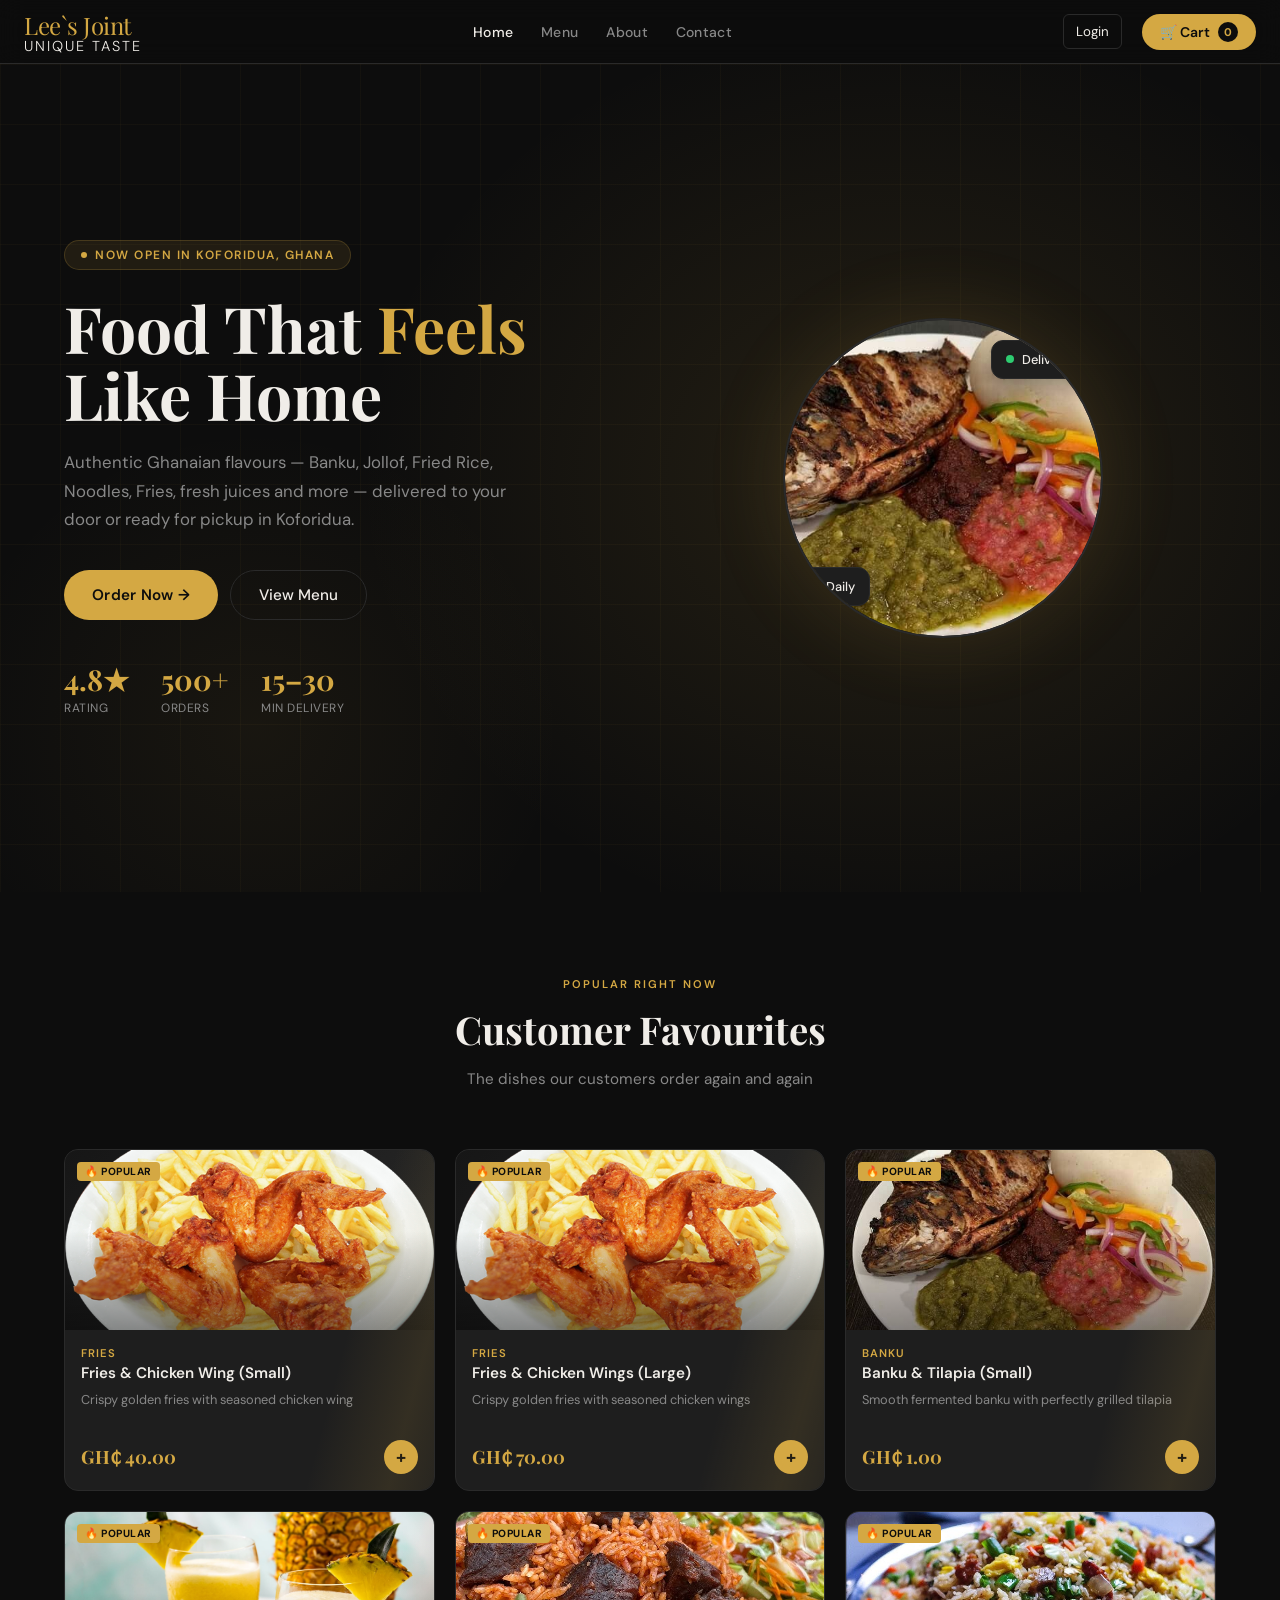
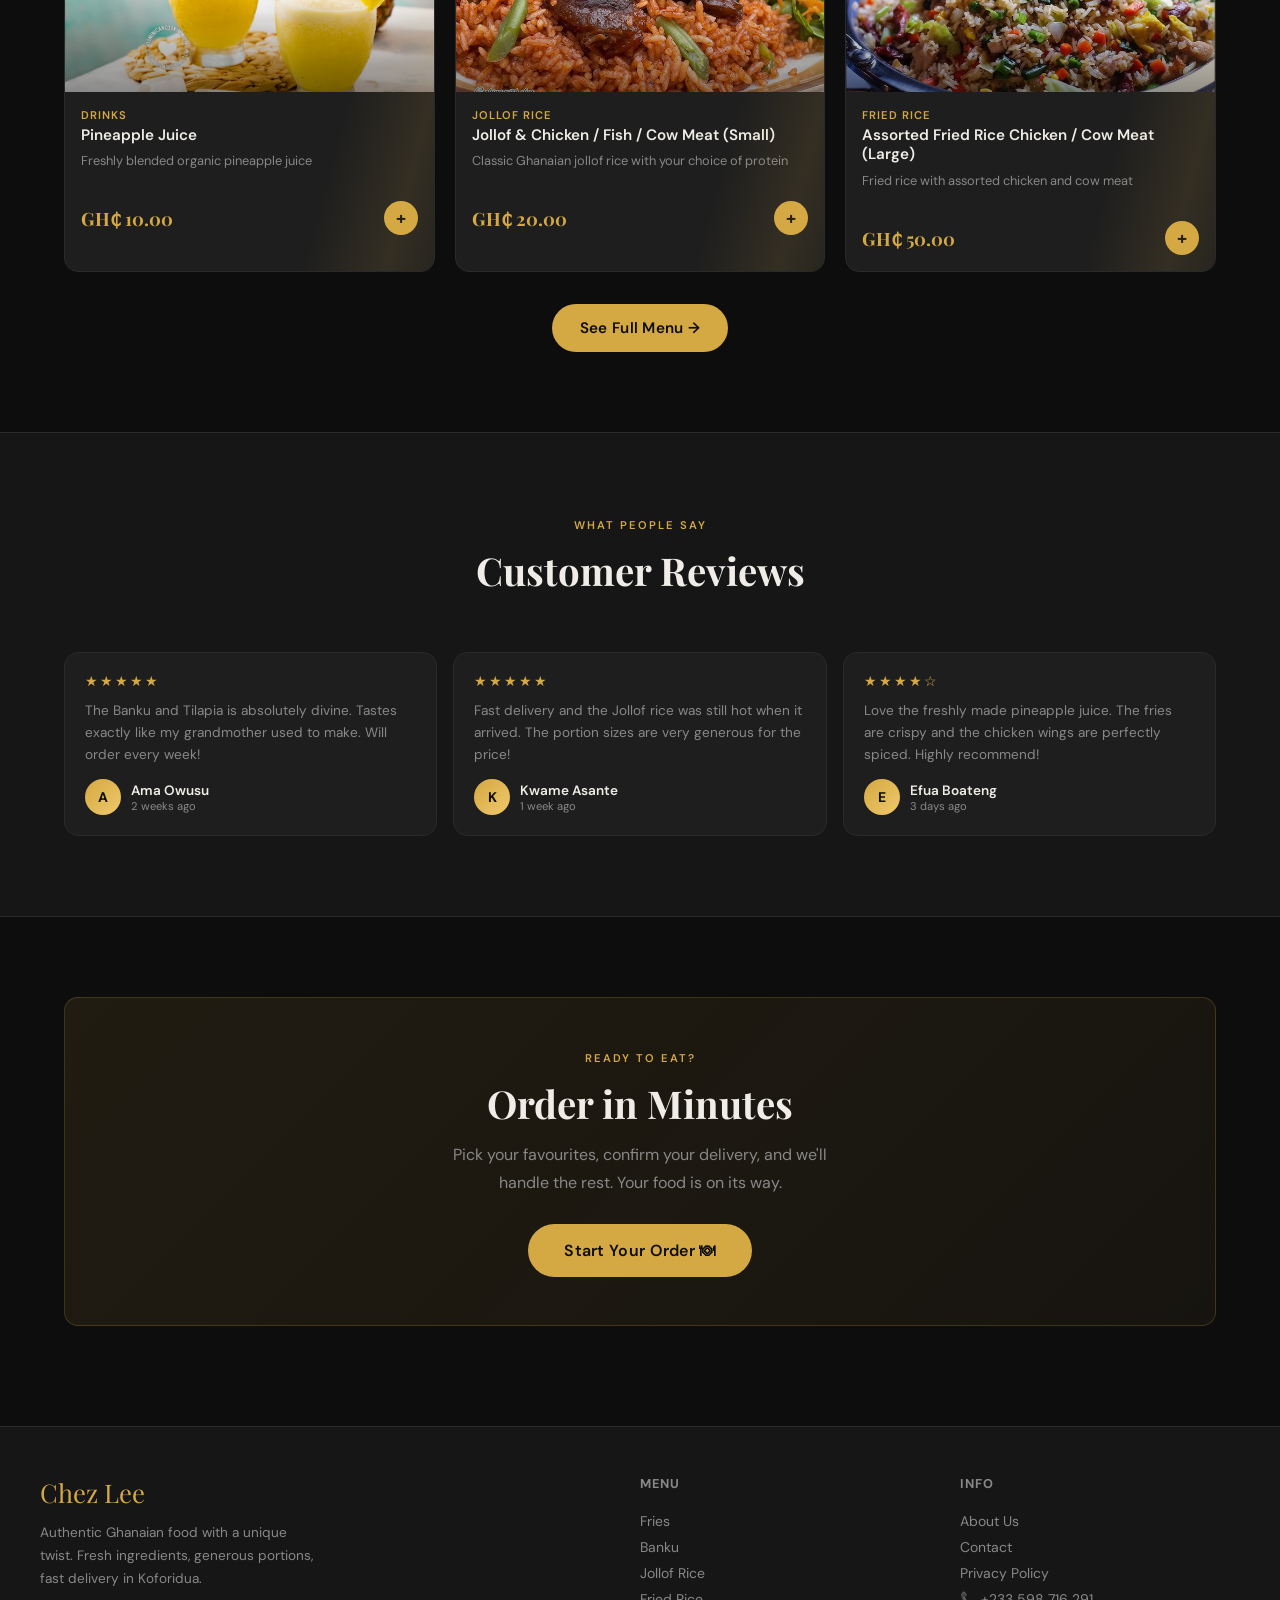
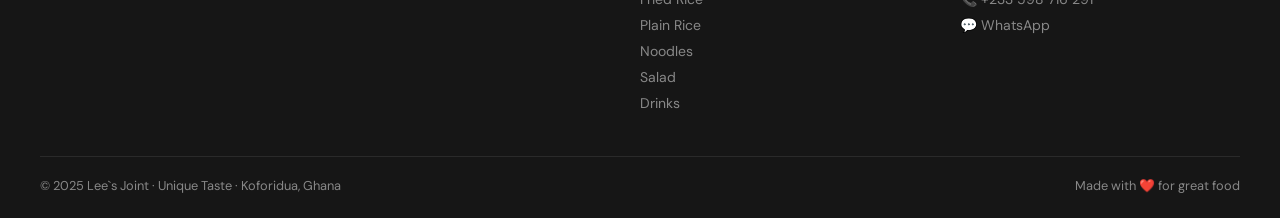
==== commit 84779439: "feat: add privacy policy page and link to it in footer" ====
--- a/index.html
+++ b/index.html
@@ -542,6 +542,7 @@
       <h4>Info</h4>
       <a href="#" onclick="showPage('about')">About Us</a>
       <a href="#" onclick="showPage('contact')">Contact</a>
+      <a href="privacy.html">Privacy Policy</a>
       <a href="tel:+233598716291">📞 +233 598 716 291</a>
       <a href="https://wa.me/233598716291" target="_blank">💬 WhatsApp</a>
     </div>
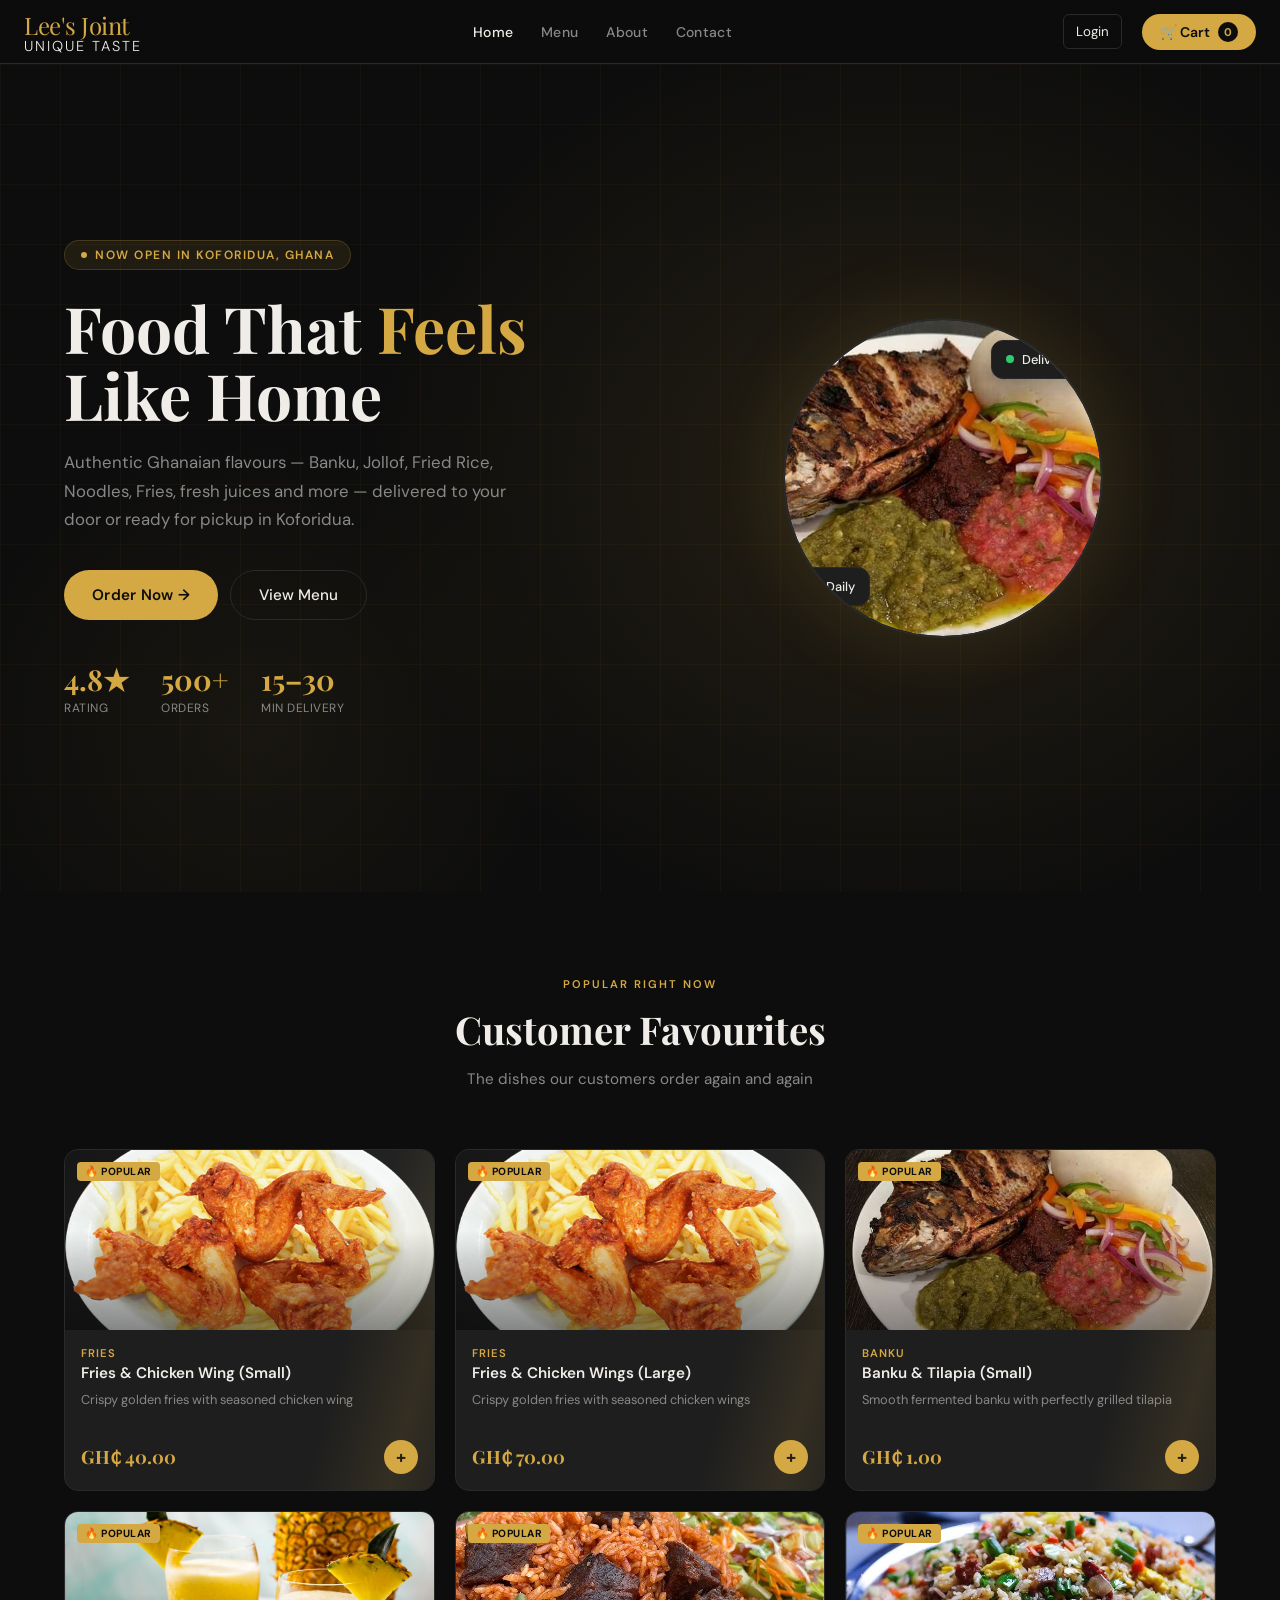
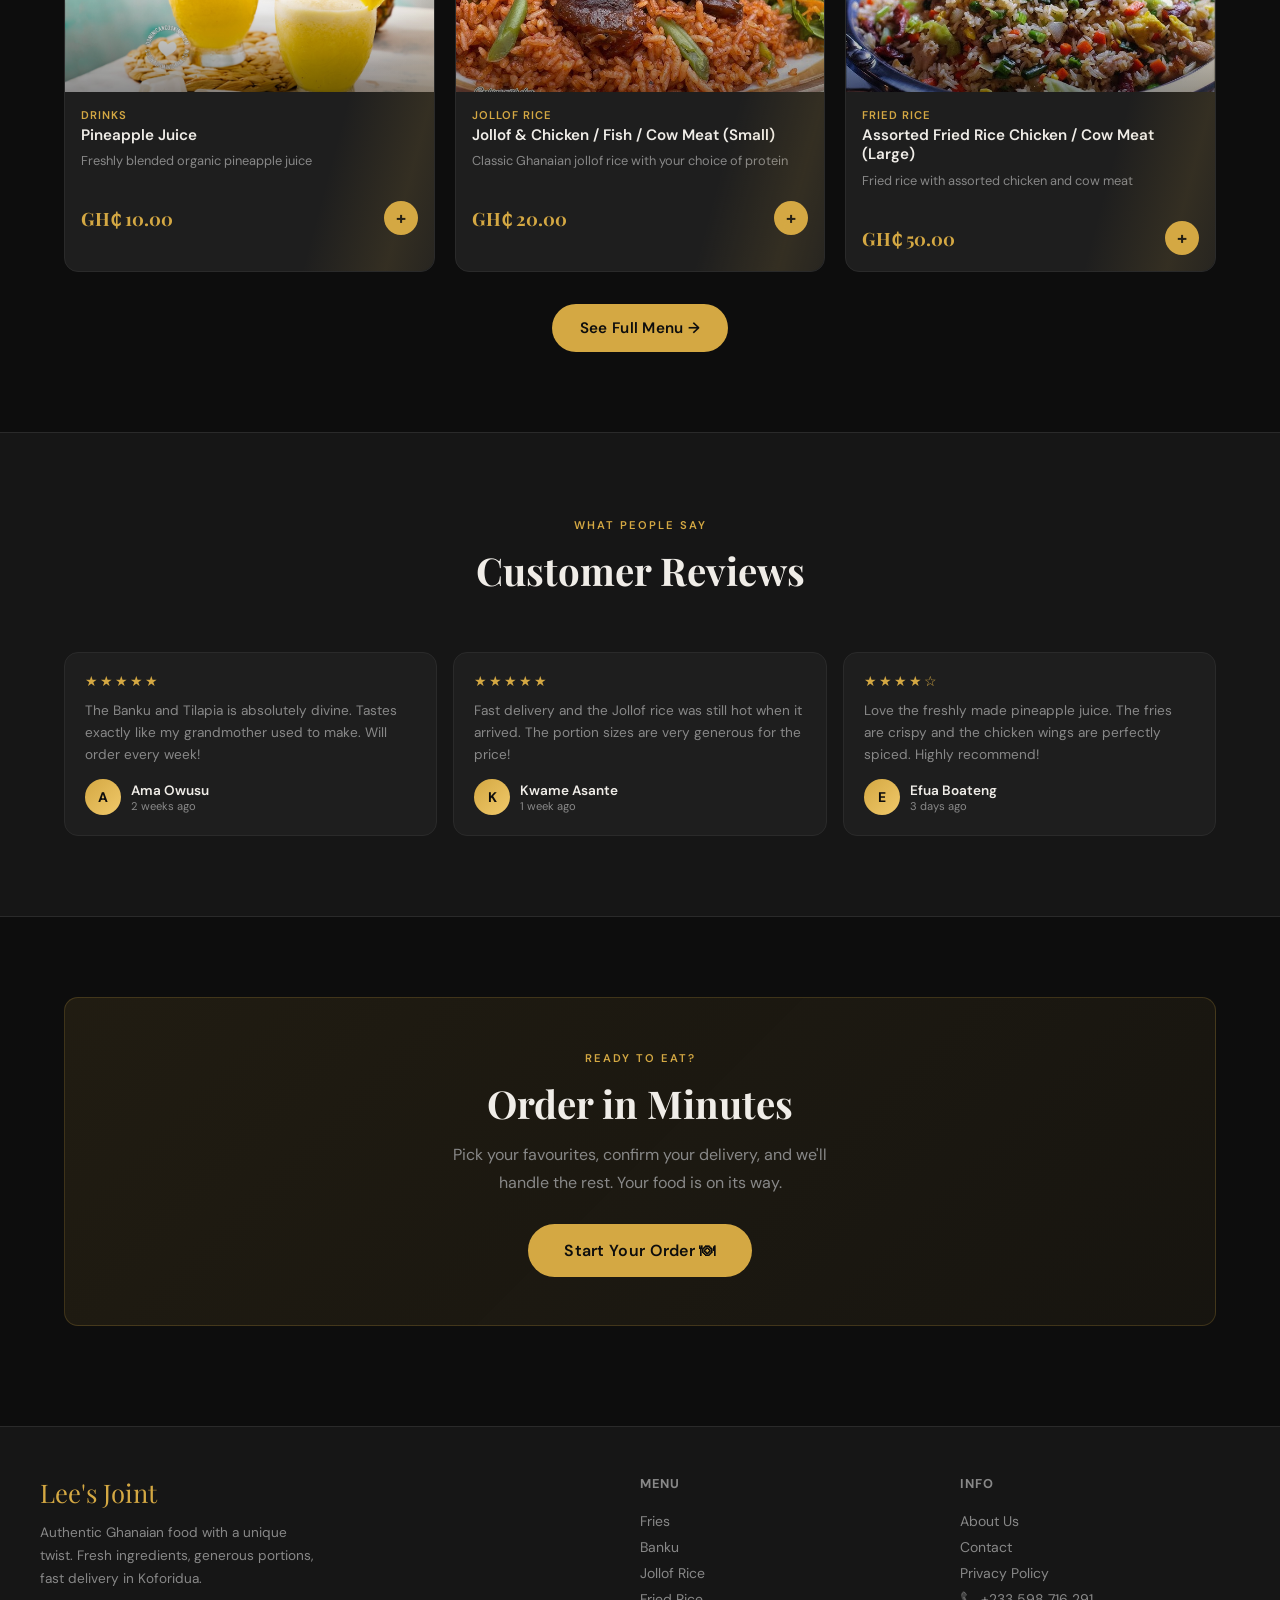
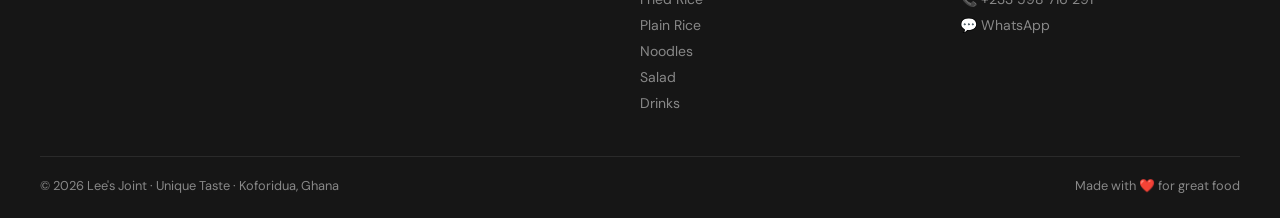
==== commit 1ffd1a56: "Optimize: Clean Firebase initialization and secure external links" ====
--- a/index.html
+++ b/index.html
@@ -3,8 +3,8 @@
 <head>
   <meta charset="UTF-8"/>
   <meta name="viewport" content="width=device-width, initial-scale=1.0"/>
-  <title>Lee`s Joint – Unique Taste | Food Delivery Koforidua</title>
-  <meta name="description" content="Order fresh, authentic Ghanaian food from Chez Lee. Banku, Jollof, Fries, and more. Delivery & pickup in Koforidua, Eastern Region."/>
+  <title>Lee's Joint – Unique Taste | Food Delivery Koforidua</title>
+  <meta name="description" content="Order fresh, authentic Ghanaian food from Lee's Joint. Banku, Jollof, Fries, and more. Delivery & pickup in Koforidua, Eastern Region."/>
   <meta name="google-site-verification" content="eLFxGMZfVe0RUyqAMj3gt4bAoggE50KruIuUZ9VNodI"/>
   
   <!-- Fonts -->
@@ -32,22 +32,22 @@
       measurementId: "G-L9ZM18F6S1"
     };
 
-window.firebaseApp = initializeApp(firebaseConfig);
-     window.firebaseAuth = getAuth(window.firebaseApp);
-     setPersistence(window.firebaseAuth, browserLocalPersistence).catch(console.error);
-     window.firebaseDb = getFirestore(window.firebaseApp);
-     window.firebaseAnalytics = getAnalytics(window.firebaseApp);
-     window.onAuthStateChanged = onAuthStateChanged;
-     window.sendPasswordResetEmail = sendPasswordResetEmail;
-     window.collection = collection;
-     window.addDoc = addDoc;
-     window.serverTimestamp = serverTimestamp;
-     window.getDocs = getDocs;
-     window.query = query;
-     window.orderBy = orderBy;
-     window.where = where;
-    
-window.googleSignIn = async function() {
+    window.firebaseApp = initializeApp(firebaseConfig);
+    window.firebaseAuth = getAuth(window.firebaseApp);
+    setPersistence(window.firebaseAuth, browserLocalPersistence).catch(console.error);
+    window.firebaseDb = getFirestore(window.firebaseApp);
+    window.firebaseAnalytics = getAnalytics(window.firebaseApp);
+    window.onAuthStateChanged = onAuthStateChanged;
+    window.sendPasswordResetEmail = sendPasswordResetEmail;
+    window.collection = collection;
+    window.addDoc = addDoc;
+    window.serverTimestamp = serverTimestamp;
+    window.getDocs = getDocs;
+    window.query = query;
+    window.orderBy = orderBy;
+    window.where = where;
+    
+    window.googleSignIn = async function() {
        const provider = new GoogleAuthProvider();
        try {
          await signInWithPopup(window.firebaseAuth, provider);
@@ -63,14 +63,14 @@
       try {
         await createUserWithEmailAndPassword(window.firebaseAuth, email, password);
         showToast('Account created!');
-      } catch (error) {
+      } catch (error) { 
         if (error.code === 'auth/email-already-in-use') {
           showToast('This email is already registered. Please login instead.');
         } else {
           showToast('Registration failed: ' + error.message);
         }
         throw error;
-      }
+      }  
     };
     
     window.loginWithEmail = async function(email, password) {
@@ -120,7 +120,7 @@
 
 <!-- ── NAV ── -->
 <nav>
-  <div class="nav-logo">Lee`s Joint<span>Unique Taste</span></div>
+  <div class="nav-logo">Lee's Joint<span>Unique Taste</span></div>
   <div class="nav-links">
     <a href="#" class="active" onclick="showPage('home',this)">Home</a>
     <a href="#" onclick="showPage('menu',this)">Menu</a>
@@ -312,7 +312,7 @@
       </div>
       <div class="hero-visual fade-up-2">
         <div class="hero-plate">
-          <img id="heroRotatingImg" class="hero-rotating-img" src="images/banku-and-Tilapia.jpg" alt="Delicious food from Chez Lee" />
+          <img id="heroRotatingImg" class="hero-rotating-img" src="images/banku-and-Tilapia.jpg" alt="Delicious food from Lee's Joint" />
           <div class="hero-badge b1"><span class="dot"></span><span>Delivery <span class="gold">Open</span></span></div>
           <div class="hero-badge b2"><span>🔥 Fresh Daily</span></div>
         </div>
@@ -403,7 +403,7 @@
   <div class="section">
     <div class="about-hero">
       <h1>Our Story</h1>
-      <p>Chez Lee was born from a love of authentic Ghanaian flavours and a desire to share them with the community. Every dish is crafted with fresh ingredients and genuine passion.</p>
+      <p>Lee's Joint was born from a love of authentic Ghanaian flavours and a desire to share them with the community. Every dish is crafted with fresh ingredients and genuine passion.</p>
     </div>
     <div class="about-grid">
       <div class="about-card">
@@ -478,7 +478,7 @@
           <div class="ci-text"><span class="ci-label">Services</span><span class="ci-val">Delivery · Takeaway · Dine-In</span></div>
         </div>
         <div class="cta-btns">
-          <a href="https://wa.me/233244107536" target="_blank" class="cta-btn wa">💬 Chat on WhatsApp</a>
+          <a href="https://wa.me/233244107536" target="_blank" rel="noopener noreferrer" class="cta-btn wa">💬 Chat on WhatsApp</a>
           <a href="tel:+233244107536" class="cta-btn phone">📞 Call Us Now</a>
         </div>
       </div>
@@ -495,7 +495,7 @@
     </div>
     <div class="map-placeholder" onclick="openMap()" style="height:280px">
       <div class="map-icon">🗺</div>
-      <div><strong>Chez Lee Restaurant, Koforidua Ghana</strong></div>
+      <div><strong>Lee's Joint, Koforidua Ghana</strong></div>
       <div style="font-size:.75rem;margin-top:4px">Click to open in Google Maps</div>
     </div>
 </div>
@@ -524,7 +524,7 @@
 <footer>
   <div class="footer-grid">
     <div class="footer-brand">
-      <div class="footer-logo">Chez Lee</div>
+      <div class="footer-logo">Lee's Joint</div>
       <p class="footer-desc">Authentic Ghanaian food with a unique twist. Fresh ingredients, generous portions, fast delivery in Koforidua.</p>
     </div>
     <div class="footer-col">
@@ -544,11 +544,11 @@
       <a href="#" onclick="showPage('contact')">Contact</a>
       <a href="privacy.html">Privacy Policy</a>
       <a href="tel:+233598716291">📞 +233 598 716 291</a>
-      <a href="https://wa.me/233598716291" target="_blank">💬 WhatsApp</a>
+      <a href="https://wa.me/233598716291" target="_blank" rel="noopener noreferrer">💬 WhatsApp</a>
     </div>
   </div>
   <div class="footer-bottom"> 
-    <span>© 2025 Lee`s Joint · Unique Taste · Koforidua, Ghana</span>
+    <span>© 2026 Lee's Joint · Unique Taste · Koforidua, Ghana</span>
     <span>Made with ❤️ for great food</span>
   </div>
 </footer>
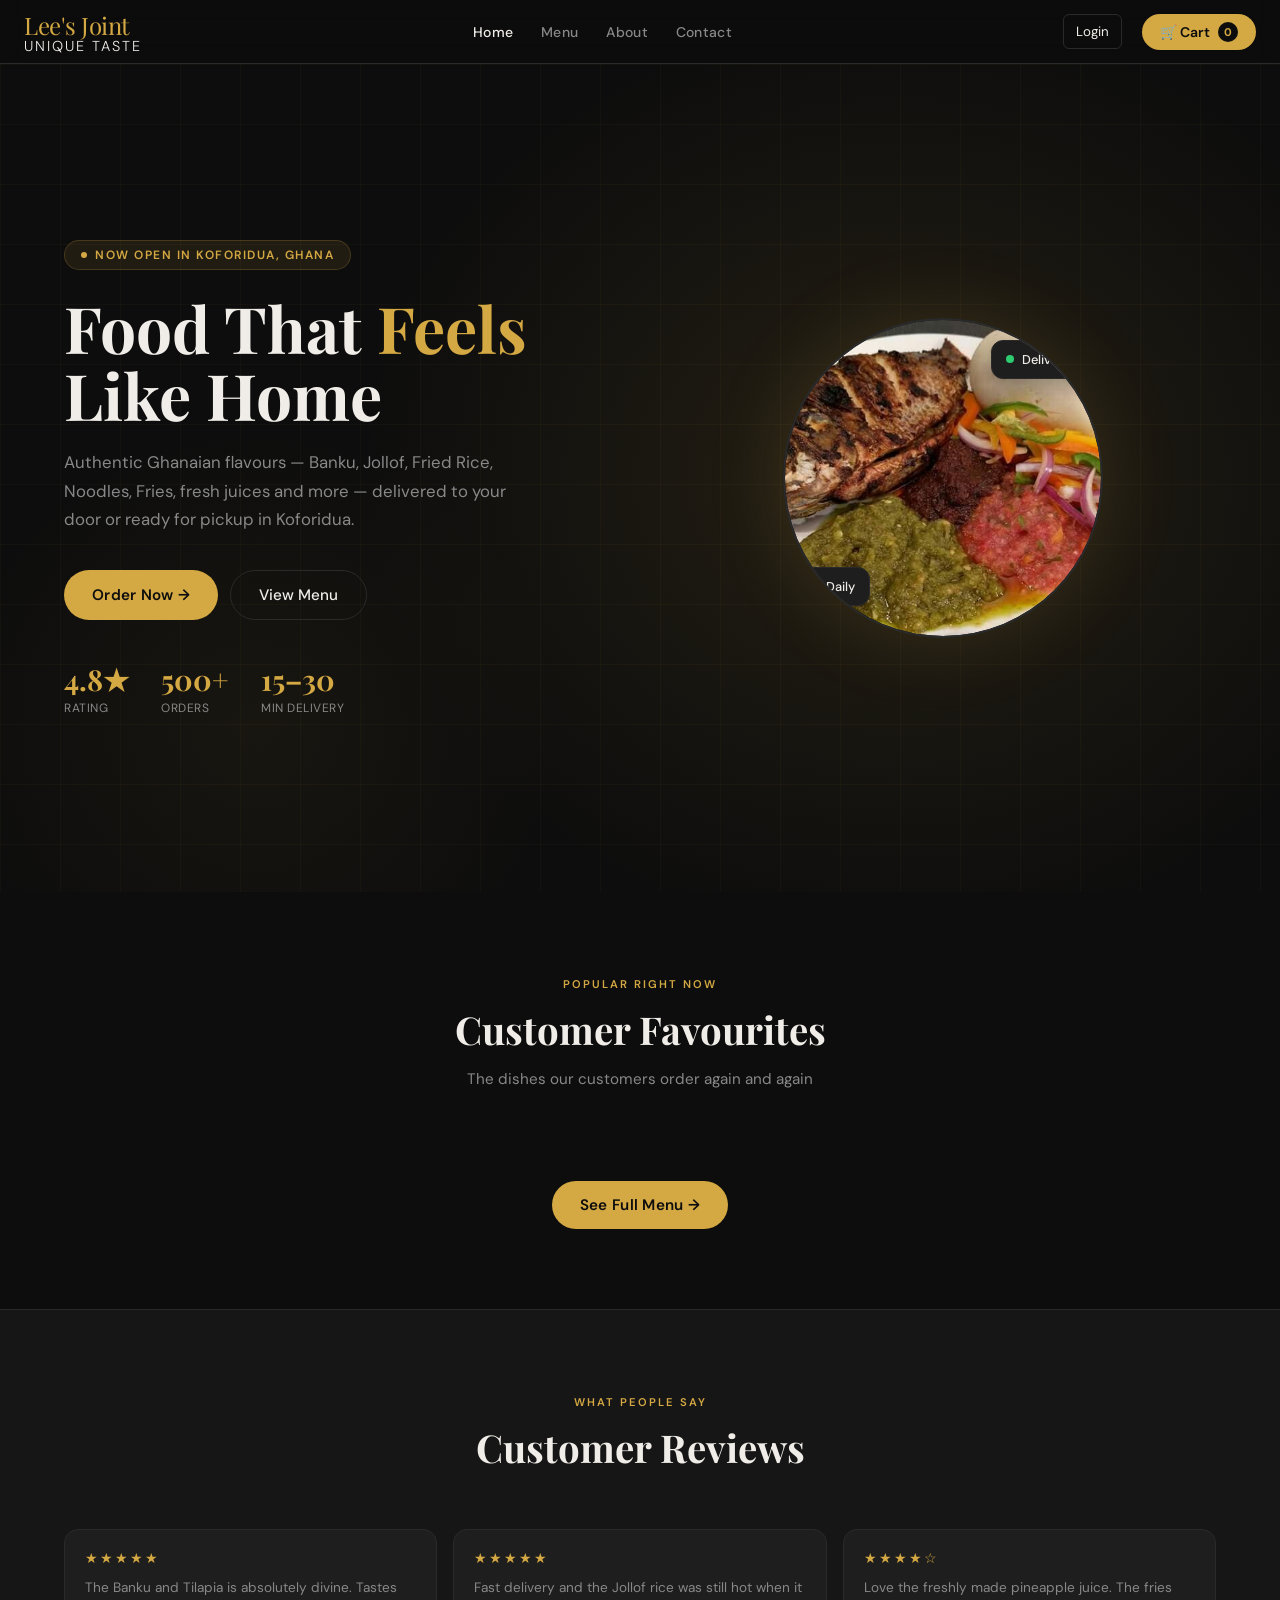
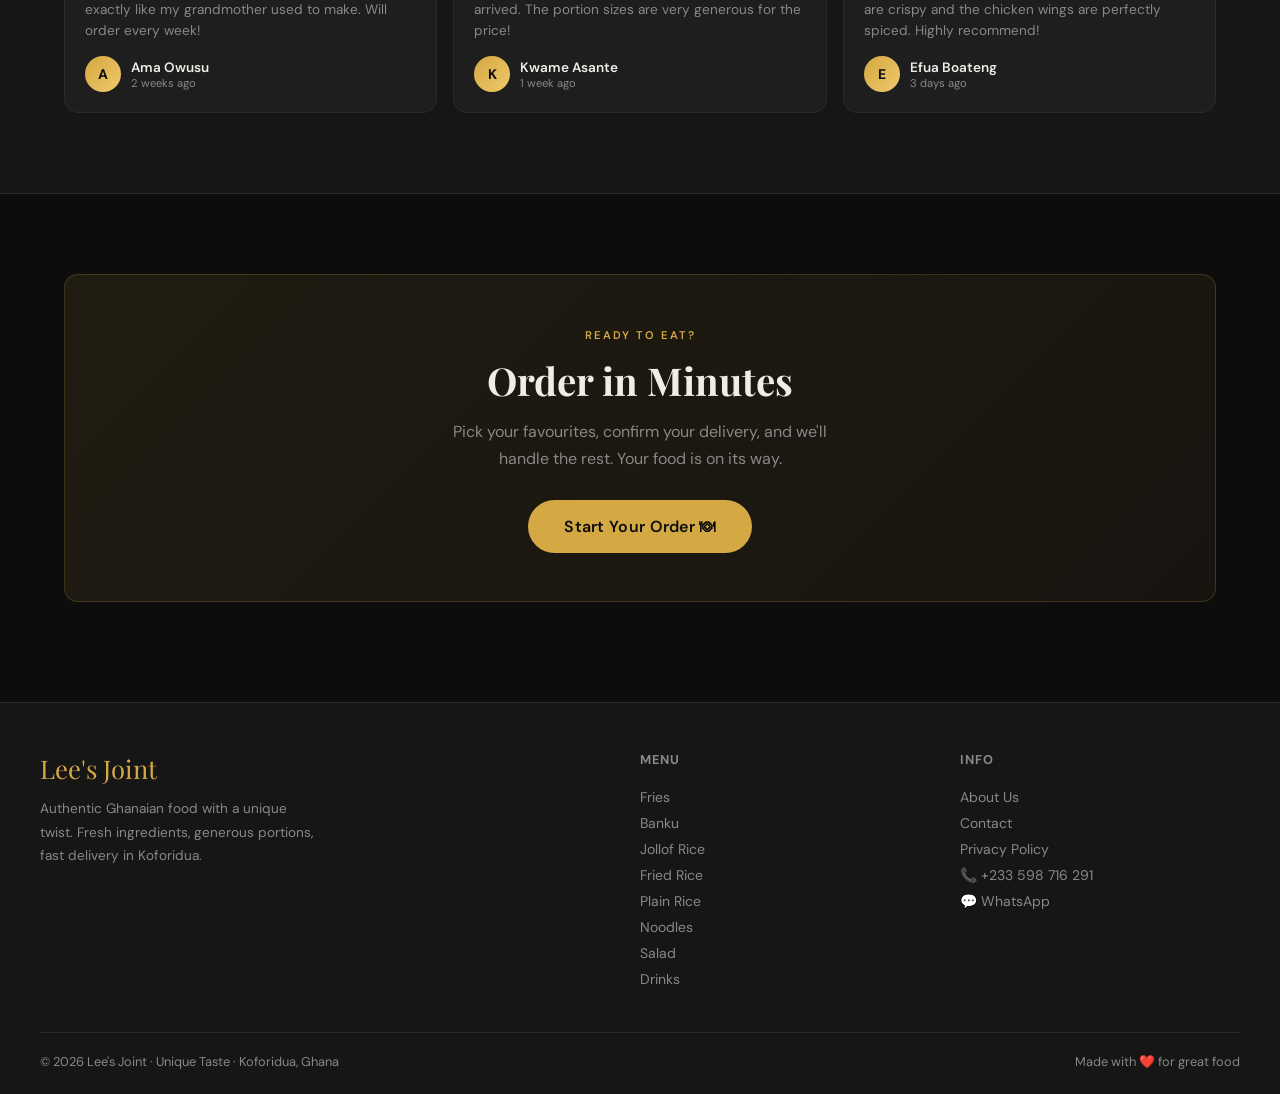
==== commit 0d65b541: "Optimize: Clean Firebase initialization and secure external links" ====
--- a/index.html
+++ b/index.html
@@ -478,7 +478,7 @@
           <div class="ci-text"><span class="ci-label">Services</span><span class="ci-val">Delivery · Takeaway · Dine-In</span></div>
         </div>
         <div class="cta-btns">
-          <a href="https://wa.me/233244107536" target="_blank" rel="noopener noreferrer" class="cta-btn wa">💬 Chat on WhatsApp</a>
+          <a href="https://wa.me/233598716291" target="_blank" rel="noopener noreferrer" class="cta-btn wa">💬 Chat on WhatsApp</a>
           <a href="tel:+233244107536" class="cta-btn phone">📞 Call Us Now</a>
         </div>
       </div>
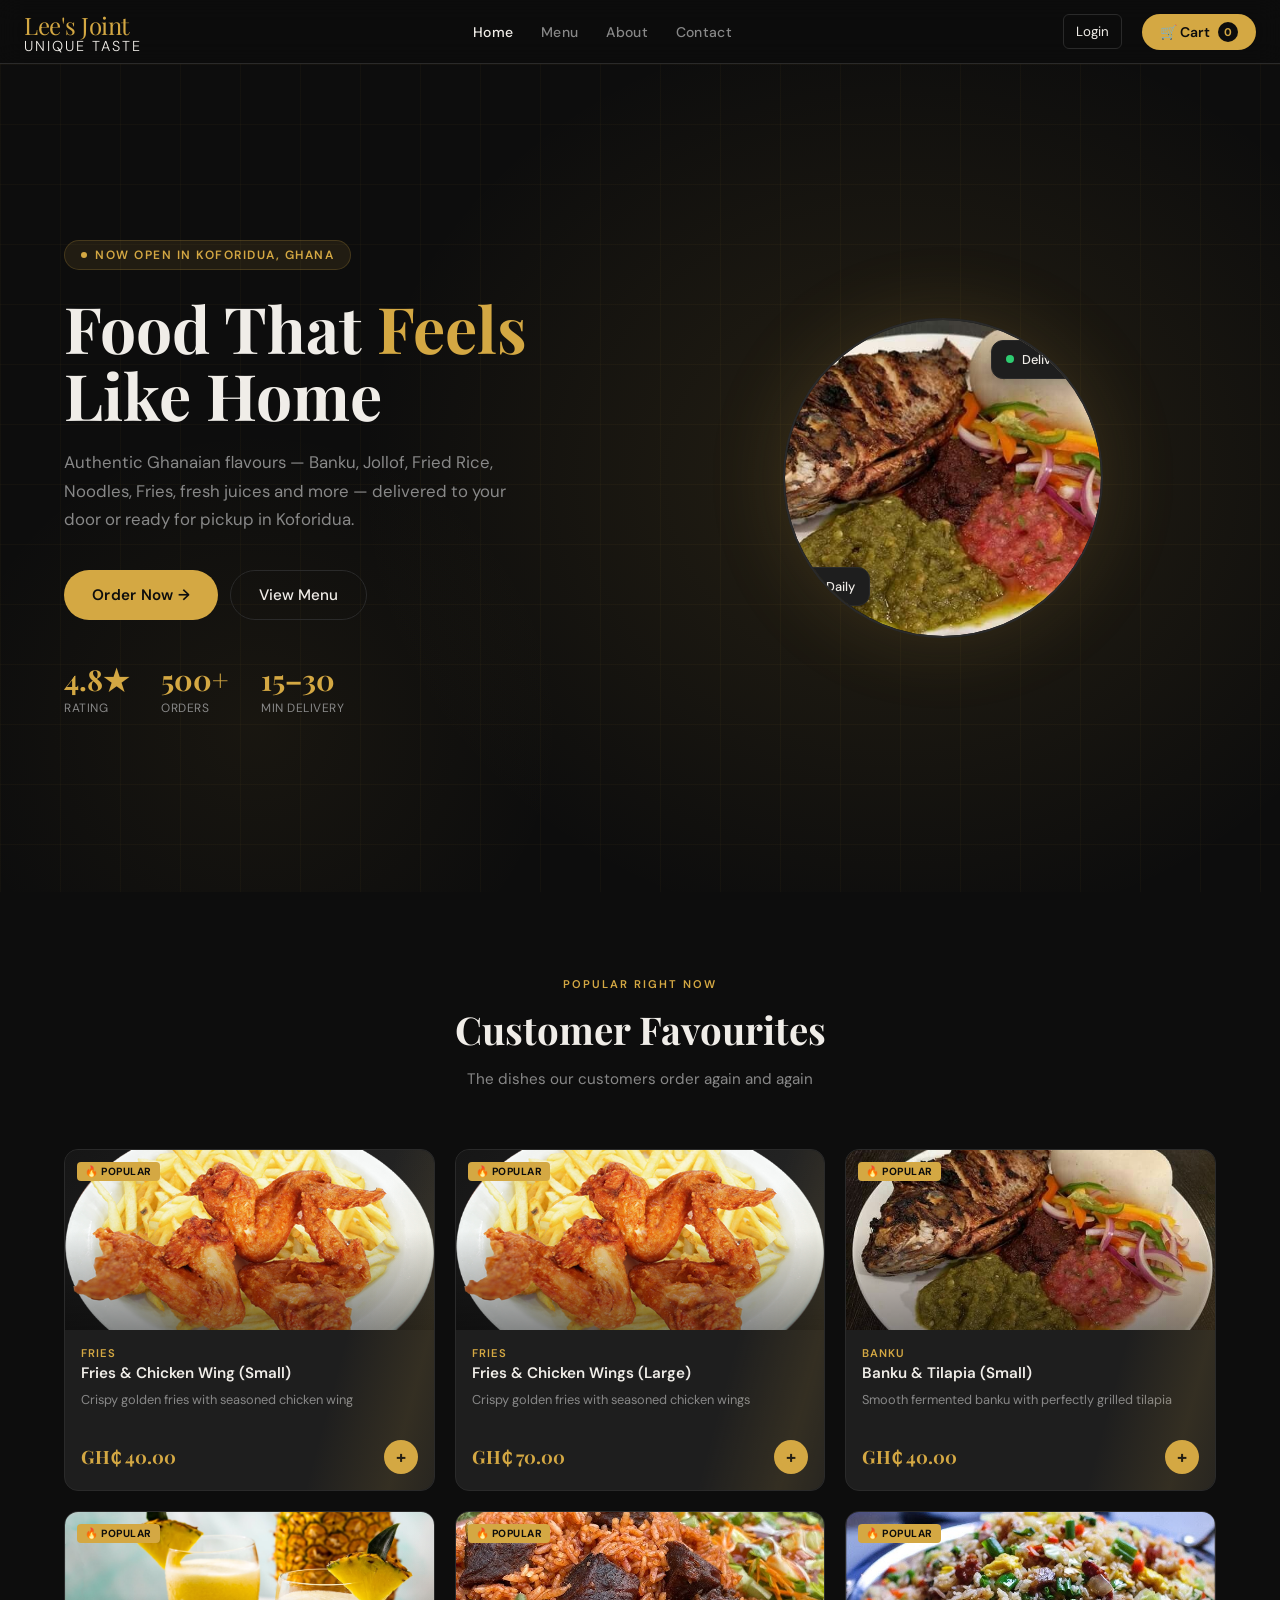
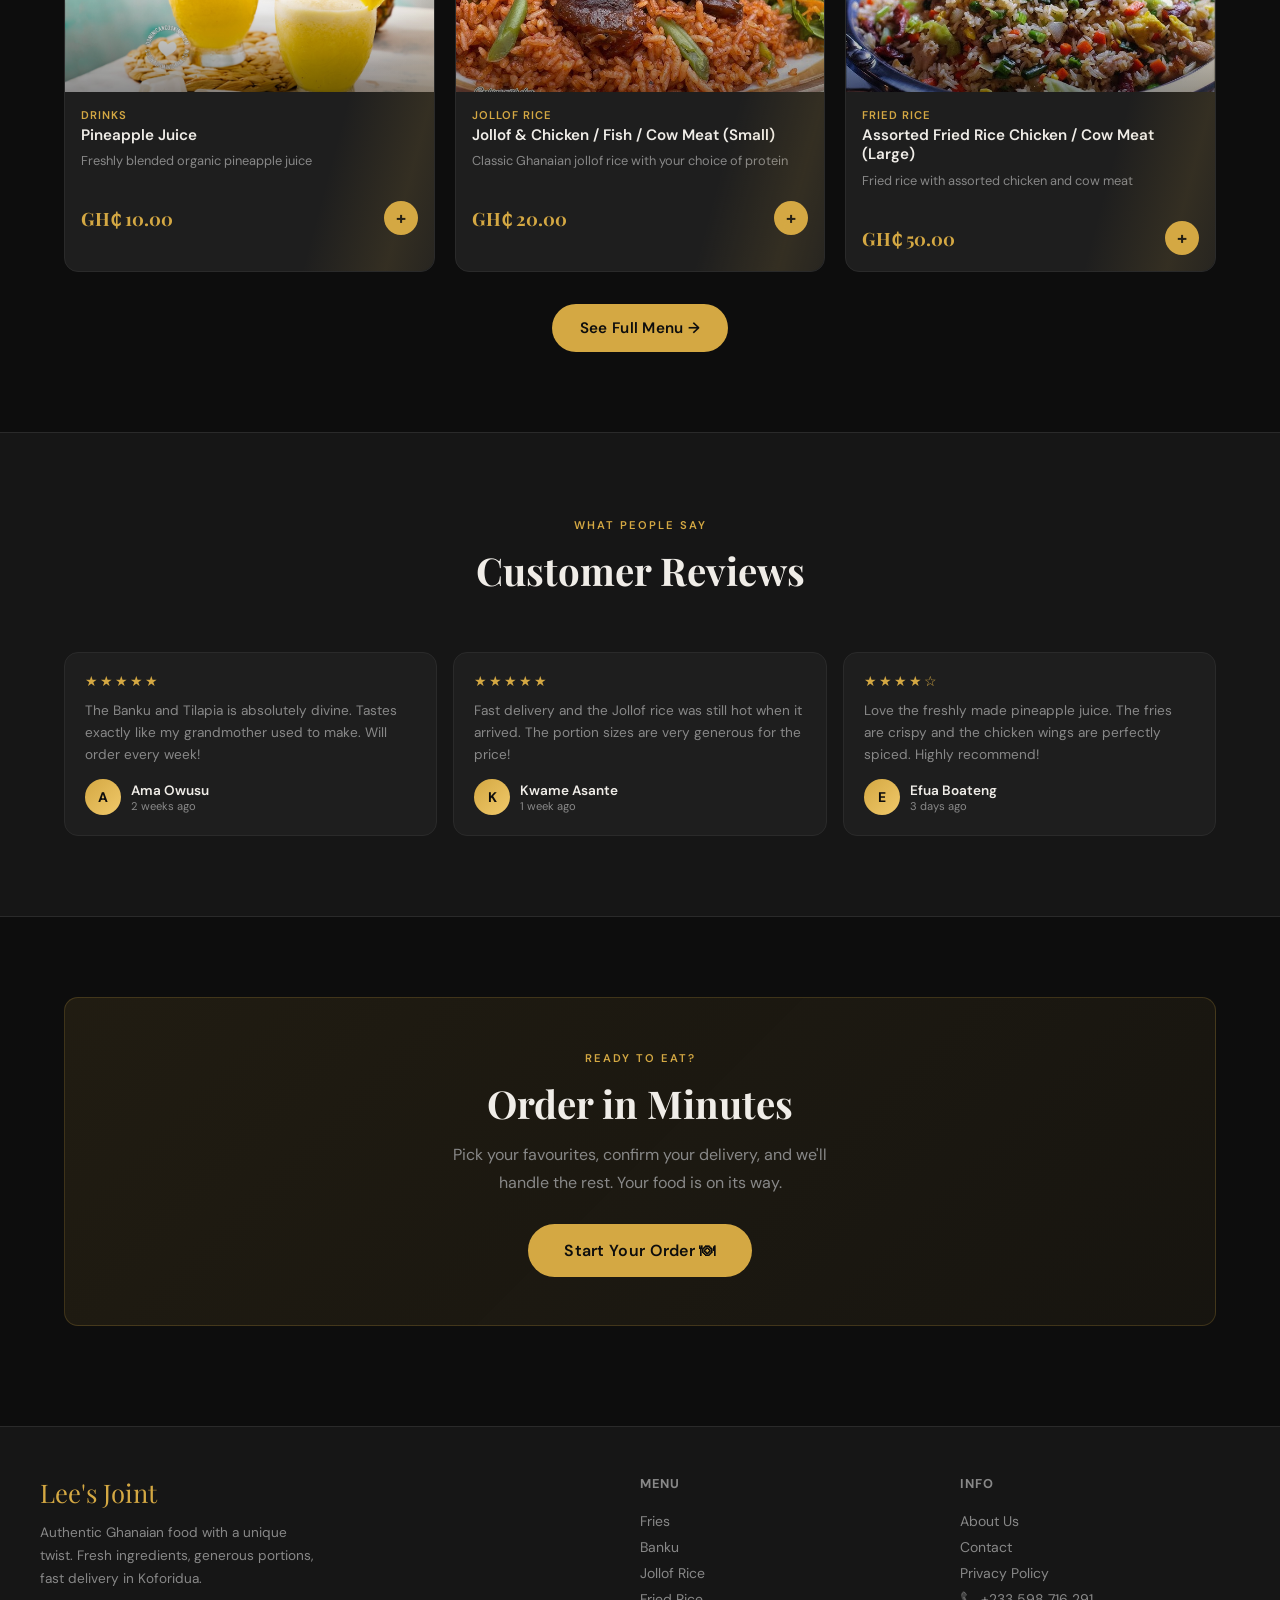
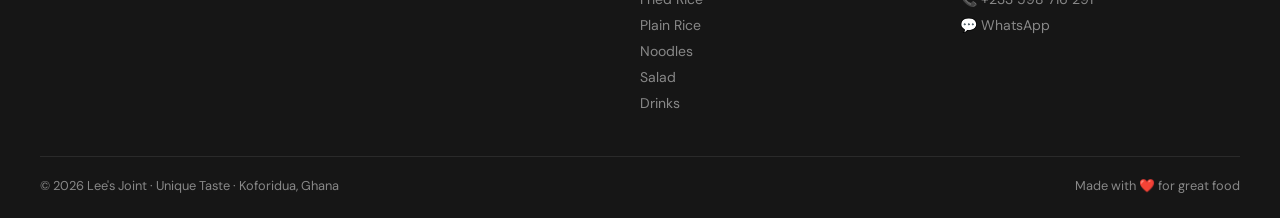
==== commit 1178af78: "Optimize: Clean Firebase initialization and secure external links" ====
--- a/index.html
+++ b/index.html
@@ -479,7 +479,7 @@
         </div>
         <div class="cta-btns">
           <a href="https://wa.me/233598716291" target="_blank" rel="noopener noreferrer" class="cta-btn wa">💬 Chat on WhatsApp</a>
-          <a href="tel:+233244107536" class="cta-btn phone">📞 Call Us Now</a>
+          <a href="tel:+233598716291" class="cta-btn phone">📞 Call Us Now</a>
         </div>
       </div>
       <div class="contact-card">
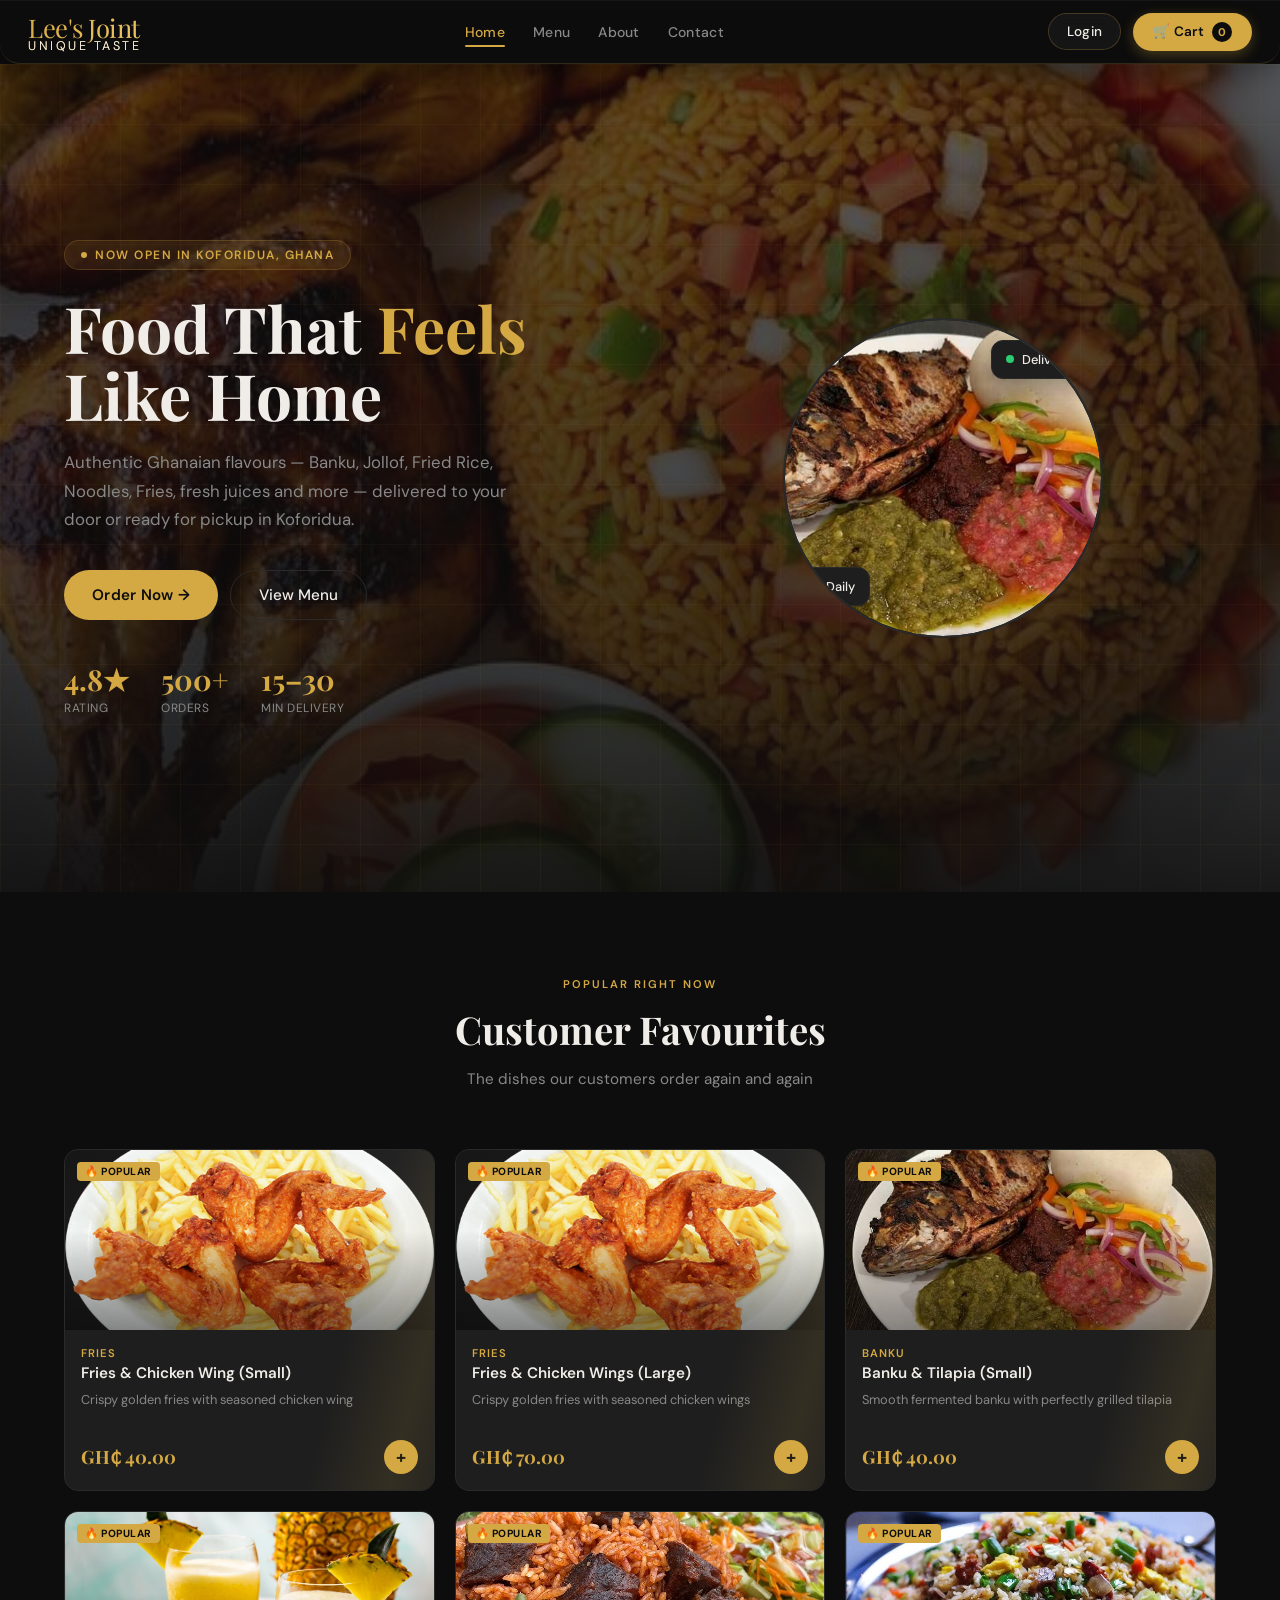
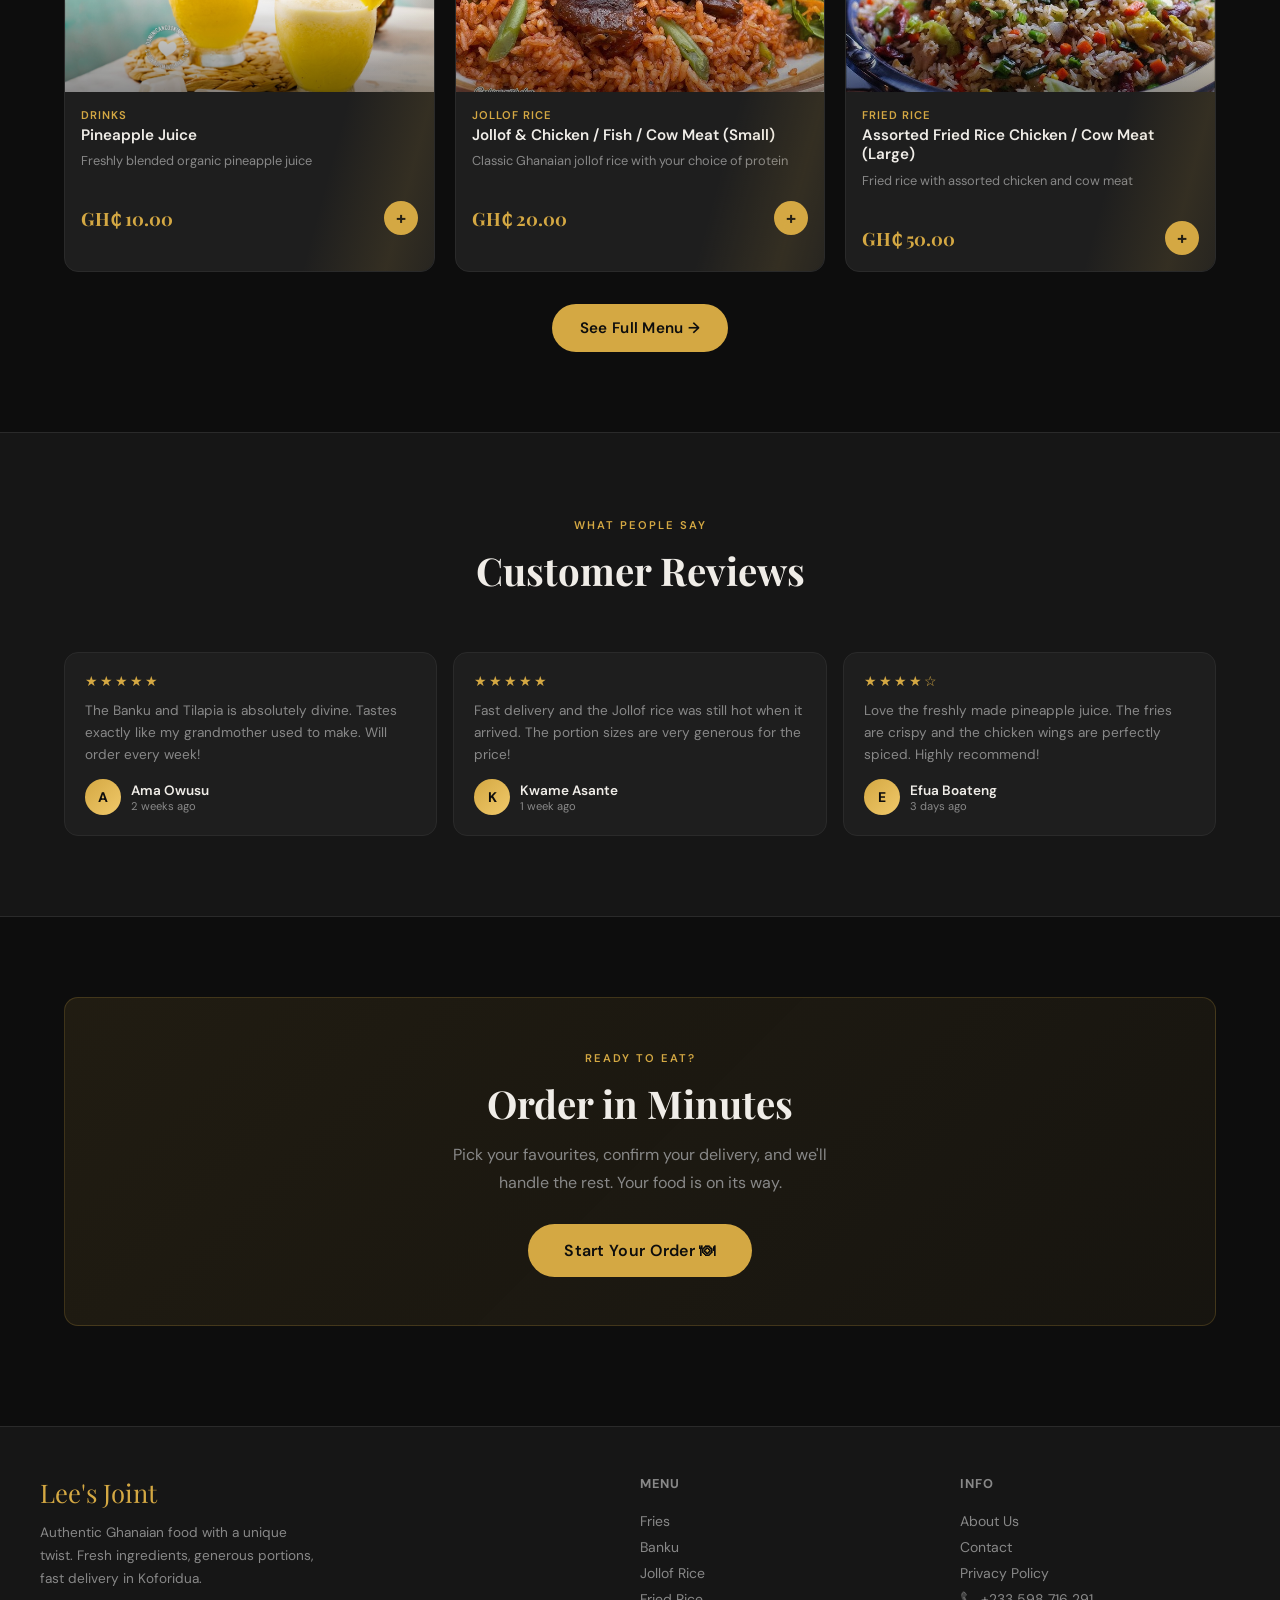
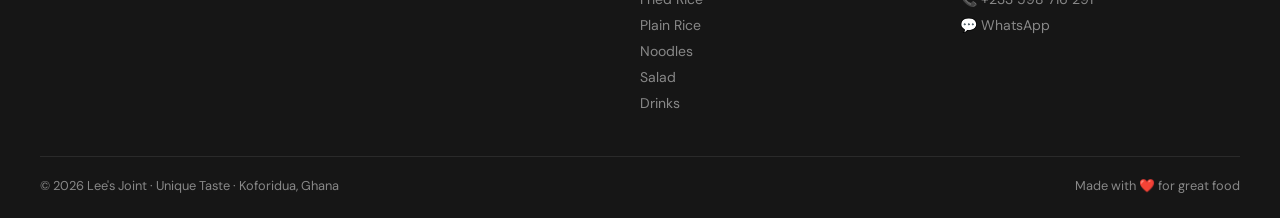
==== commit eacca3fc: "Update: Add new wall images and refine styling/components" ====
--- a/index.html
+++ b/index.html
@@ -128,7 +128,7 @@
     <a href="#" onclick="showPage('contact',this)">Contact</a>
   </div>
   <div class="nav-right">
-    <button class="auth-btn" onclick="openAuthModal('login')" style="background:none;border:1px solid var(--border);padding:8px 12px;border-radius:6px;color:var(--text);cursor:pointer;margin-right:8px">Login</button>
+    <button class="auth-btn" onclick="openAuthModal('login')">Login</button>
     <button class="cart-btn" onclick="toggleCart()">
       🛒 Cart <span class="cart-count" id="cartCount">0</span>
     </button>
@@ -201,6 +201,17 @@
      <button onclick="showPage('orders')" style="background:var(--gold);color:white;border:none;padding:6px 12px;border-radius:4px;cursor:pointer;font-size:.85rem">📋 Orders</button>
      <button onclick="logout()" style="background:var(--border);color:var(--text);border:none;padding:6px 12px;border-radius:4px;cursor:pointer;font-size:.85rem">Logout</button>
    </div>
+</div>
+
+<!-- ── SIZE PICKER MODAL ── -->
+<div class="modal-overlay" id="sizeModal">
+  <div class="modal">
+    <h3 id="sizeModalTitle">Choose Size</h3>
+    <div class="size-options" id="sizeOptions"></div>
+    <div class="modal-actions" style="margin-top:18px">
+      <button class="btn-cancel" onclick="closeSizePicker()">Cancel</button>
+    </div>
+  </div>
 </div>
 
 <!-- ── ORDER MODAL ── -->
@@ -293,7 +304,6 @@
 <div class="page active" id="page-home">
   <!-- HERO -->
   <div class="hero">
-    <div class="hero-bg"></div>
     <div class="hero-grid"></div>
     <div class="hero-content">
       <div class="fade-up">
@@ -375,6 +385,7 @@
      PAGE: MENU
 ══════════════════════════════════════ -->
 <div class="page" id="page-menu">
+  <div class="page-wallpaper"></div>
   <div class="section">
     <div class="section-header">
       <div class="eyebrow">What We Serve</div>
@@ -492,7 +503,7 @@
           <button class="btn-primary" style="width:100%;padding:13px;border-radius:50px;font-size:.9rem" onclick="sendContactForm()">Send Message →</button>
         </div>
       </div>
-    </div>
+    </div>     
     <div class="map-placeholder" onclick="openMap()" style="height:280px">
       <div class="map-icon">🗺</div>
       <div><strong>Lee's Joint, Koforidua Ghana</strong></div>
@@ -505,6 +516,7 @@
      PAGE: ORDERS (Order History)
 ══════════════════════════════════════ -->
 <div class="page" id="page-orders">
+  <div class="page-wallpaper"></div>
   <div class="section">
     <div class="section-header">
       <div class="eyebrow">Your Account</div>
--- a/style.css
+++ b/style.css
@@ -34,36 +34,61 @@
   position:fixed;top:0;left:0;right:0;z-index:1000;
   height:var(--nav-h);
   display:flex;align-items:center;justify-content:space-between;
-  padding:0 24px;
-  background:rgba(13,13,13,0.92);
-  backdrop-filter:blur(12px);
-  border-bottom:1px solid var(--border);
+  padding:0 28px;
+  background:rgba(13,13,13,0.78);
+  backdrop-filter:blur(18px) saturate(160%);
+  -webkit-backdrop-filter:blur(18px) saturate(160%);
+  border-bottom:1px solid rgba(212,168,67,0.18);
+  border-radius:0 0 20px 20px;
+  box-shadow:0 8px 32px rgba(0,0,0,0.45), inset 0 1px 0 rgba(255,255,255,0.04);
+  transition:all .3s ease;
 }
 .nav-logo{
   font-family:var(--font-display);
-  font-size:1.5rem;
+  font-size:1.6rem;
   color:var(--gold);
   letter-spacing:-0.5px;
-}
-.nav-logo span{color:var(--text);font-size:.9rem;font-family:var(--font-body);font-weight:300;display:block;letter-spacing:2px;text-transform:uppercase;margin-top:-4px}
+  background:linear-gradient(135deg, var(--gold) 0%, var(--gold-light) 100%);
+  -webkit-background-clip:text;
+  -webkit-text-fill-color:transparent;
+  background-clip:text;
+}
+.nav-logo span{color:var(--text);font-size:.78rem;font-family:var(--font-body);font-weight:300;display:block;letter-spacing:2.5px;text-transform:uppercase;margin-top:-6px;-webkit-text-fill-color:var(--text)}
 .nav-links{display:flex;gap:28px;align-items:center}
-.nav-links a{font-size:.875rem;font-weight:500;color:var(--muted);transition:color .2s;letter-spacing:.3px}
-.nav-links a:hover,.nav-links a.active{color:var(--text)}
+.nav-links a{font-size:.875rem;font-weight:500;color:var(--muted);transition:all .2s;letter-spacing:.3px;position:relative;padding:4px 0}
+.nav-links a::after{
+  content:'';position:absolute;bottom:-2px;left:0;right:0;height:2px;
+  background:var(--gold);transform:scaleX(0);transition:transform .25s ease;border-radius:2px;
+}
+.nav-links a:hover{color:var(--text)}
+.nav-links a:hover::after{transform:scaleX(1)}
+.nav-links a.active{color:var(--gold)}
+.nav-links a.active::after{transform:scaleX(1)}
 .nav-right{display:flex;align-items:center;gap:12px}
 .cart-btn{
   position:relative;background:var(--gold);color:#0D0D0D;
-  border:none;border-radius:50px;padding:8px 18px;
-  font-weight:600;font-size:.875rem;display:flex;align-items:center;gap:8px;
-  transition:background .2s;
-}
-.cart-btn:hover{background:var(--gold-light)}
+  border:none;border-radius:50px;padding:9px 20px;
+  font-weight:600;font-size:.85rem;display:flex;align-items:center;gap:8px;
+  transition:all .2s;letter-spacing:.3px;
+  box-shadow:0 4px 14px rgba(212,168,67,0.3);
+}
+.cart-btn:hover{background:var(--gold-light);transform:translateY(-1px);box-shadow:0 6px 20px rgba(212,168,67,0.4)}
+.auth-btn{
+  background:rgba(255,255,255,0.04);border:1px solid rgba(212,168,67,0.25);
+  color:var(--text);padding:9px 18px;border-radius:50px;
+  font-size:.85rem;font-weight:500;cursor:pointer;
+  transition:all .2s;letter-spacing:.3px;
+  backdrop-filter:blur(8px);
+}
+.auth-btn:hover{background:rgba(212,168,67,0.1);border-color:var(--gold);color:var(--gold)}
 .cart-count{
   background:#0D0D0D;color:var(--gold);
   border-radius:50%;width:20px;height:20px;
   display:flex;align-items:center;justify-content:center;
   font-size:.7rem;font-weight:700;
 }
-.hamburger{display:none;background:none;border:none;color:var(--text);font-size:1.4rem;padding:4px}
+.hamburger{display:none;background:none;border:none;color:var(--text);font-size:1.5rem;padding:6px;cursor:pointer;transition:color .2s}
+.hamburger:hover{color:var(--gold)}
 
 /* ── MOBILE NAV ── */
 .mobile-nav{
@@ -82,7 +107,7 @@
 .mobile-nav.open{display:flex}
 
 /* ── PAGES ── */
-.page{display:none;padding-top:var(--nav-h)}
+.page{display:none;padding-top:var(--nav-h);position:relative}
 .page.active{display:block}
 
 /* ── HERO ── */
@@ -90,16 +115,15 @@
   position:relative;min-height:92vh;
   display:flex;align-items:center;
   overflow:hidden;
-  background:#0D0D0D;
-}
-.hero-bg{
-  position:absolute;inset:0;
-  background:
-    radial-gradient(ellipse 60% 80% at 70% 50%, rgba(212,168,67,.12) 0%, transparent 70%),
-    radial-gradient(ellipse 40% 60% at 20% 80%, rgba(212,168,67,.06) 0%, transparent 60%);
+  background:url('../images/WALL 3.jpg') center/cover no-repeat fixed;
+}
+.hero::after{
+  content:'';position:absolute;inset:0;z-index:1;
+  background:linear-gradient(180deg,rgba(13,13,13,0.65) 0%,rgba(13,13,13,0.8) 70%,rgba(13,13,13,0.95) 100%);
+  pointer-events:none;
 }
 .hero-grid{
-  position:absolute;inset:0;
+  position:absolute;inset:0;z-index:2;
   background-image:linear-gradient(rgba(212,168,67,.04) 1px,transparent 1px),
                    linear-gradient(90deg,rgba(212,168,67,.04) 1px,transparent 1px);
   background-size:60px 60px;
@@ -229,6 +253,26 @@
   color:var(--text);margin-bottom:12px;
 }
 .section-header p{color:var(--muted);font-size:.95rem;max-width:480px;margin:0 auto;line-height:1.7}
+
+/* ── PAGE WALLPAPER ── */
+.page-wallpaper{
+  position:fixed;inset:0;z-index:-1;pointer-events:none;
+  background:center/cover no-repeat;
+  background-attachment:fixed;
+}
+.page-wallpaper::after{
+  content:'';position:absolute;inset:0;
+  background:
+    linear-gradient(180deg,rgba(13,13,13,0.72) 0%,rgba(13,13,13,0.78) 50%,rgba(13,13,13,0.88) 100%),
+    linear-gradient(0deg,rgba(13,13,13,0.55) 0%,transparent 40%);
+  pointer-events:none;
+}
+#page-home .page-wallpaper{background-image:url('../images/WALL 3.jpg')}
+#page-menu .page-wallpaper{background-image:url('../images/WALL 1.webp')}
+#page-orders .page-wallpaper{background-image:url('../images/WALL 2.webp')}
+
+/* ── SECTIONS ── */
+.page .section{position:relative;z-index:2}
 
 /* ── CATEGORY PILLS ── */
 .cat-scroll{
@@ -521,6 +565,18 @@
 .summary-row.total{font-size:1rem;font-weight:700;color:var(--text)}
 .summary-row.total span:last-child{color:var(--gold);font-family:var(--font-display)}
 .divider{border:none;border-top:1px solid var(--border);margin:8px 0}
+
+/* ── SIZE PICKER MODAL ── */
+.size-options{display:flex;flex-direction:column;gap:10px;margin-top:12px}
+.size-option{
+  display:flex;justify-content:space-between;align-items:center;
+  background:var(--card);border:1px solid var(--border);
+  border-radius:var(--radius-sm);padding:14px 16px;
+  cursor:pointer;transition:all .2s;
+}
+.size-option:hover{border-color:var(--gold);background:rgba(212,168,67,.06)}
+.size-label{font-weight:600;font-size:.9rem}
+.size-price{color:var(--gold);font-weight:700;font-size:.95rem;font-family:var(--font-display)}
 
 /* ── ORDER MODAL ── */
 .modal-overlay{
